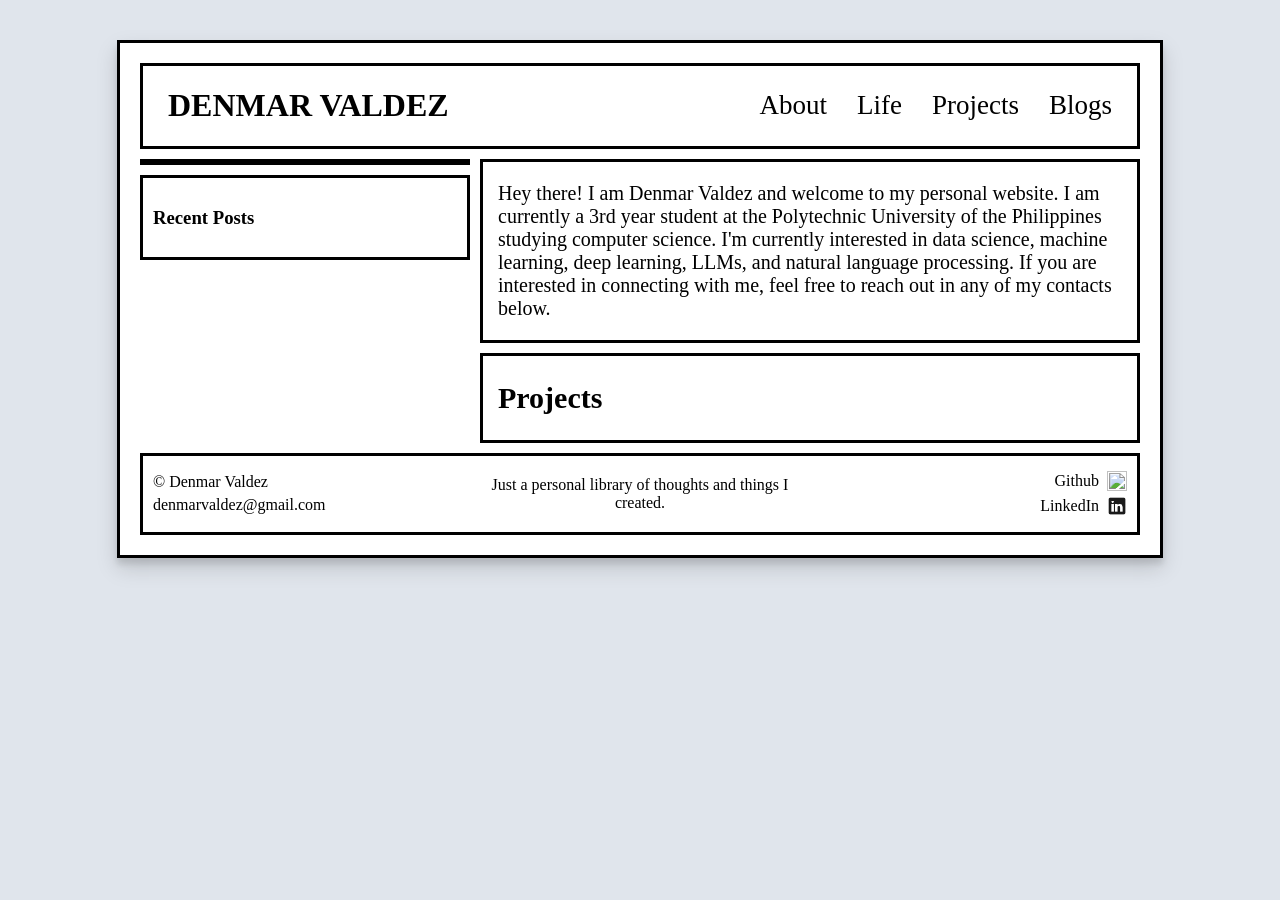
==== index.html @ 26bb4eee "Made floating paper style" ====
<!DOCTYPE html>
<html lang="en">
<head>
    <meta charset="UTF-8">
    <meta name="viewport" content="width=device-width, initial-scale=1.0">
    <title>Denmar Valdez</title>
    <link rel="stylesheet" href="style.css">
</head>
<body>
    <div class="paper-container">
        <header>
            <h1>DENMAR VALDEZ</h1>
            <nav>
                <ul>
                    <li>About</li>
                    <li>Life</li>
                    <li>Projects</li>
                    <li>Blogs</li>
                </ul>
            </nav>
        </header>
        <div class="panel-container">
            <aside>
            <img src="assets/images/profile.jpg" alt="">
            <section>
                <h1>Recent Posts</h1>
            </section>
            </aside>
            <main>
                <section>
                    <p>Hey there! I am Denmar Valdez and welcome to my personal website.

                        I am currently a 3rd year student at the Polytechnic University of the Philippines studying computer science.

                        I'm currently interested in data science, machine learning, deep learning, LLMs, and natural language processing.

                        If you are interested in connecting with me, feel free to reach out in any of my contacts below.
                    </p>
                </section>
                <section>
                    <h1>Projects</h1>
                </section>
            </main>
        </div>
        <footer>
            <ul>
                <li>© Denmar Valdez</li>
                <li>denmarvaldez@gmail.com</li>
            </ul>

            <section class="footer-section">Just a personal library of thoughts and things I created.</section>

            <ul>
                <li>
                    Github
                    <img class = "github" src="assets/images/github_logo.png" alt="">
                </li>
                <li>
                    LinkedIn
                    <img class = "linkedin" src="assets/images/linkedin_logo.png" alt="">
                </li>
            </ul>  
        </footer>
    </div>
</body>
</html>
---- style.css ----
@font-face {
    font-family: "CCDigitalDelivery";
    src: url("https://db.onlinewebfonts.com/t/c8e580324ae50ab2e9aa4d8887d83b2a.eot");
    src: url("https://db.onlinewebfonts.com/t/c8e580324ae50ab2e9aa4d8887d83b2a.eot?#iefix")format("embedded-opentype"),
    url("https://db.onlinewebfonts.com/t/c8e580324ae50ab2e9aa4d8887d83b2a.woff2")format("woff2"),
    url("https://db.onlinewebfonts.com/t/c8e580324ae50ab2e9aa4d8887d83b2a.woff")format("woff"),
    url("https://db.onlinewebfonts.com/t/c8e580324ae50ab2e9aa4d8887d83b2a.ttf")format("truetype"),
    url("https://db.onlinewebfonts.com/t/c8e580324ae50ab2e9aa4d8887d83b2a.svg#CCDigitalDelivery")format("svg");
}

@font-face {
    font-family: "Wild Words";
    src: url("https://db.onlinewebfonts.com/t/4eb2b5183a93d5d96f28e09ae20c57a6.eot");
    src: url("https://db.onlinewebfonts.com/t/4eb2b5183a93d5d96f28e09ae20c57a6.eot?#iefix")format("embedded-opentype"),
    url("https://db.onlinewebfonts.com/t/4eb2b5183a93d5d96f28e09ae20c57a6.woff2")format("woff2"),
    url("https://db.onlinewebfonts.com/t/4eb2b5183a93d5d96f28e09ae20c57a6.woff")format("woff"),
    url("https://db.onlinewebfonts.com/t/4eb2b5183a93d5d96f28e09ae20c57a6.ttf")format("truetype"),
    url("https://db.onlinewebfonts.com/t/4eb2b5183a93d5d96f28e09ae20c57a6.svg#F(MyE)Wild Words")format("svg");
}

body {
    background-color: #e0e5ec; 
    margin: 0;
    padding: 40px 20px;
}

.paper-container {
    background-color: #ffffff;
    max-width: 1000px;
    margin: 0 auto;
    padding: 20px;
    
    box-shadow: 0 10px 20px rgba(0,0,0,0.15), 0 6px 6px rgba(0,0,0,0.10);
    
    border: 3px solid black; 
}

header, section, footer{
    border: 3px solid black;
    padding: 10px;
}

header{
    font-family: "Wild Words";
    display: flex;
    justify-content: space-between;
    align-items: center;
    padding: 0px 25px;
}

header ul{
    display: flex;
    gap: 30px;
    list-style-type: none;
    padding: 0;
    margin: 0;
    font-size: 27px;
}

main{
    display: flex;
    flex-direction: column;
    gap: 10px;
}

main section{
    font-size: 20px;
    padding: 0px 15px;
}

aside img {
    max-width: 100%; 
    height: auto; 
    display: block;
    border: 3px solid black;
}

aside{
    display: flex;
    flex-direction: column;
    gap: 10px;
}

section{
    font-family: "CCDigitalDelivery";
}

footer{
    font-family: "CCDigitalDelivery";
    display: flex;
    justify-content: space-between;
    align-items: center;
}

footer > *{
    flex: 1;
}

footer ul {
    list-style-type: none;
    padding: 0;
    margin: 0;
    display: flex;
    flex-direction: column;
    gap: 5px; 
}

footer ul:first-child {
    align-items: flex-start;
}

footer ul:last-child {
    align-items: flex-end; 
}

footer ul:last-child li {
    display: flex;
    align-items: center;
    gap: 8px; 
}

.footer-section{
    border: 0;
    text-align: center;
}

.panel-container {
  display: grid;
  grid-template-columns: 1fr 2fr; 
  gap: 10px; 
  margin: 10px 0; 
}

.github, .linkedin {
    width: 20px; 
    height: 20px;
    object-fit: contain; 
}
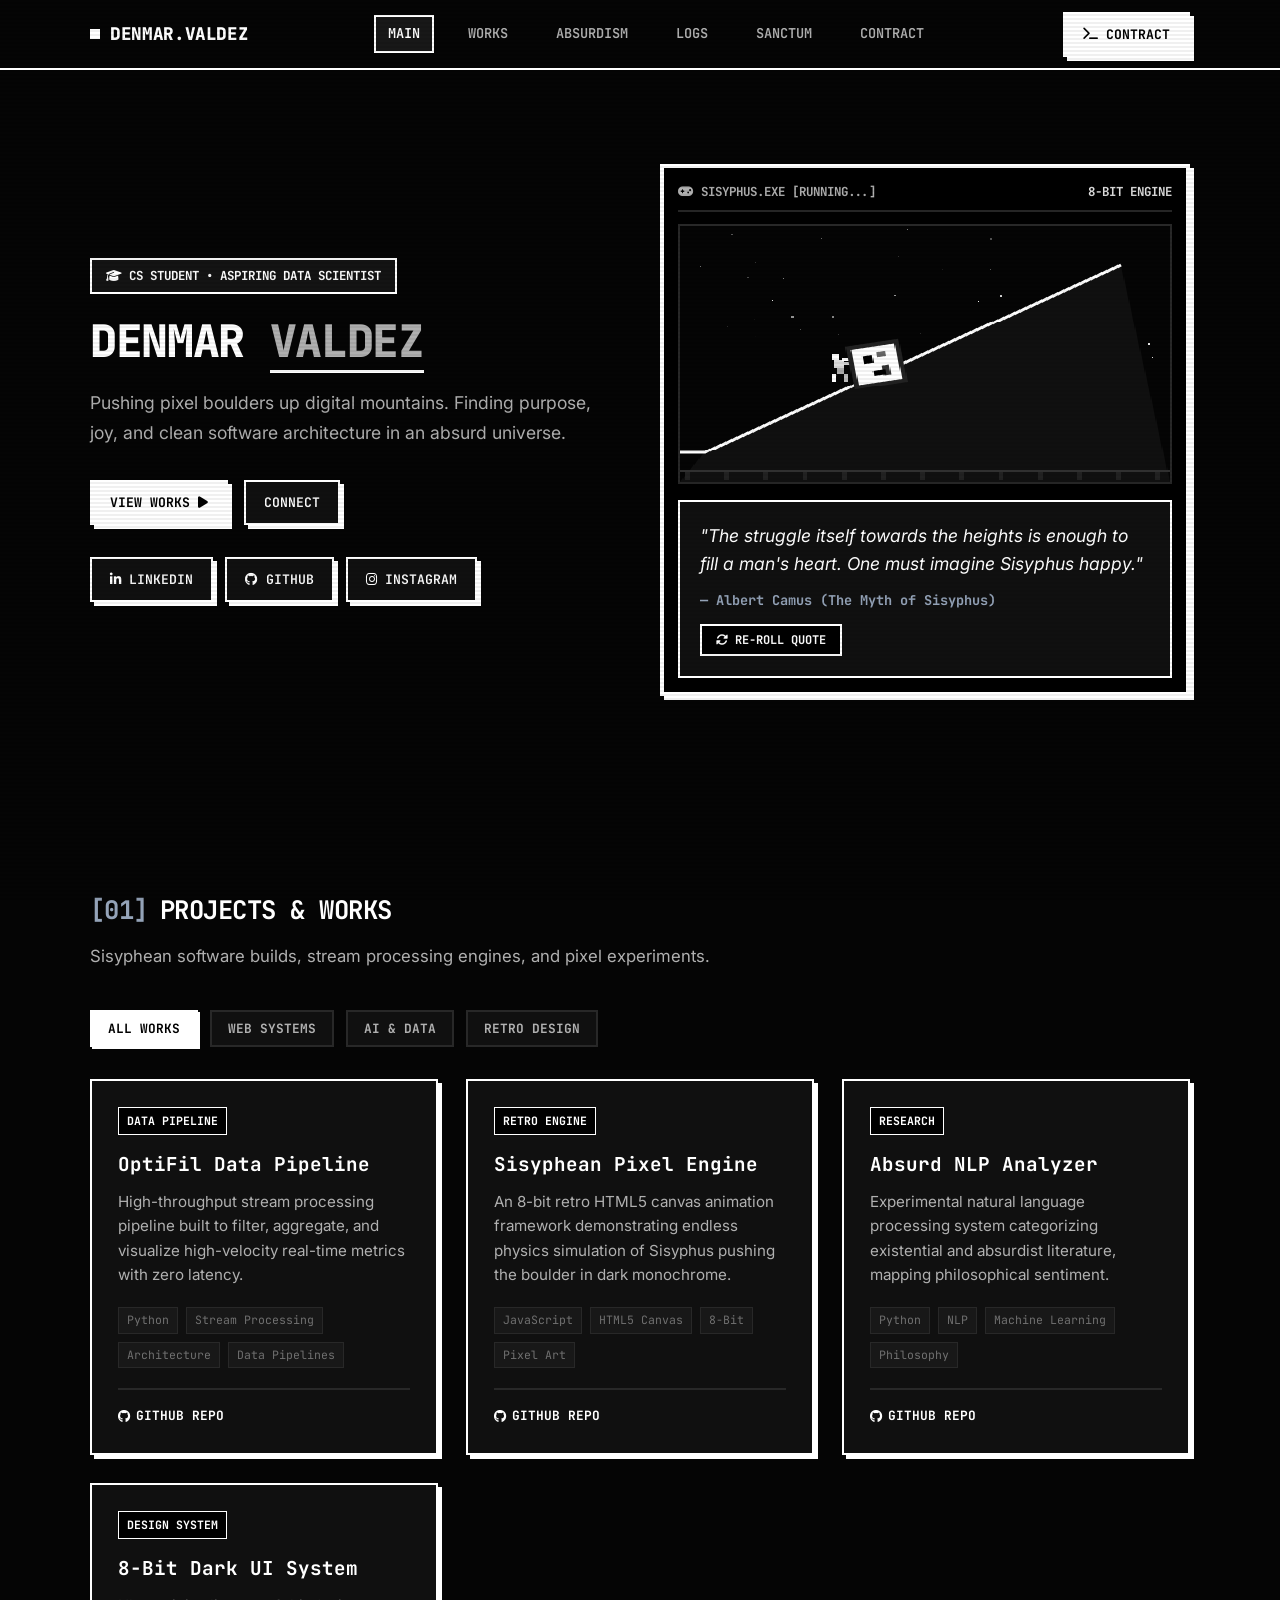
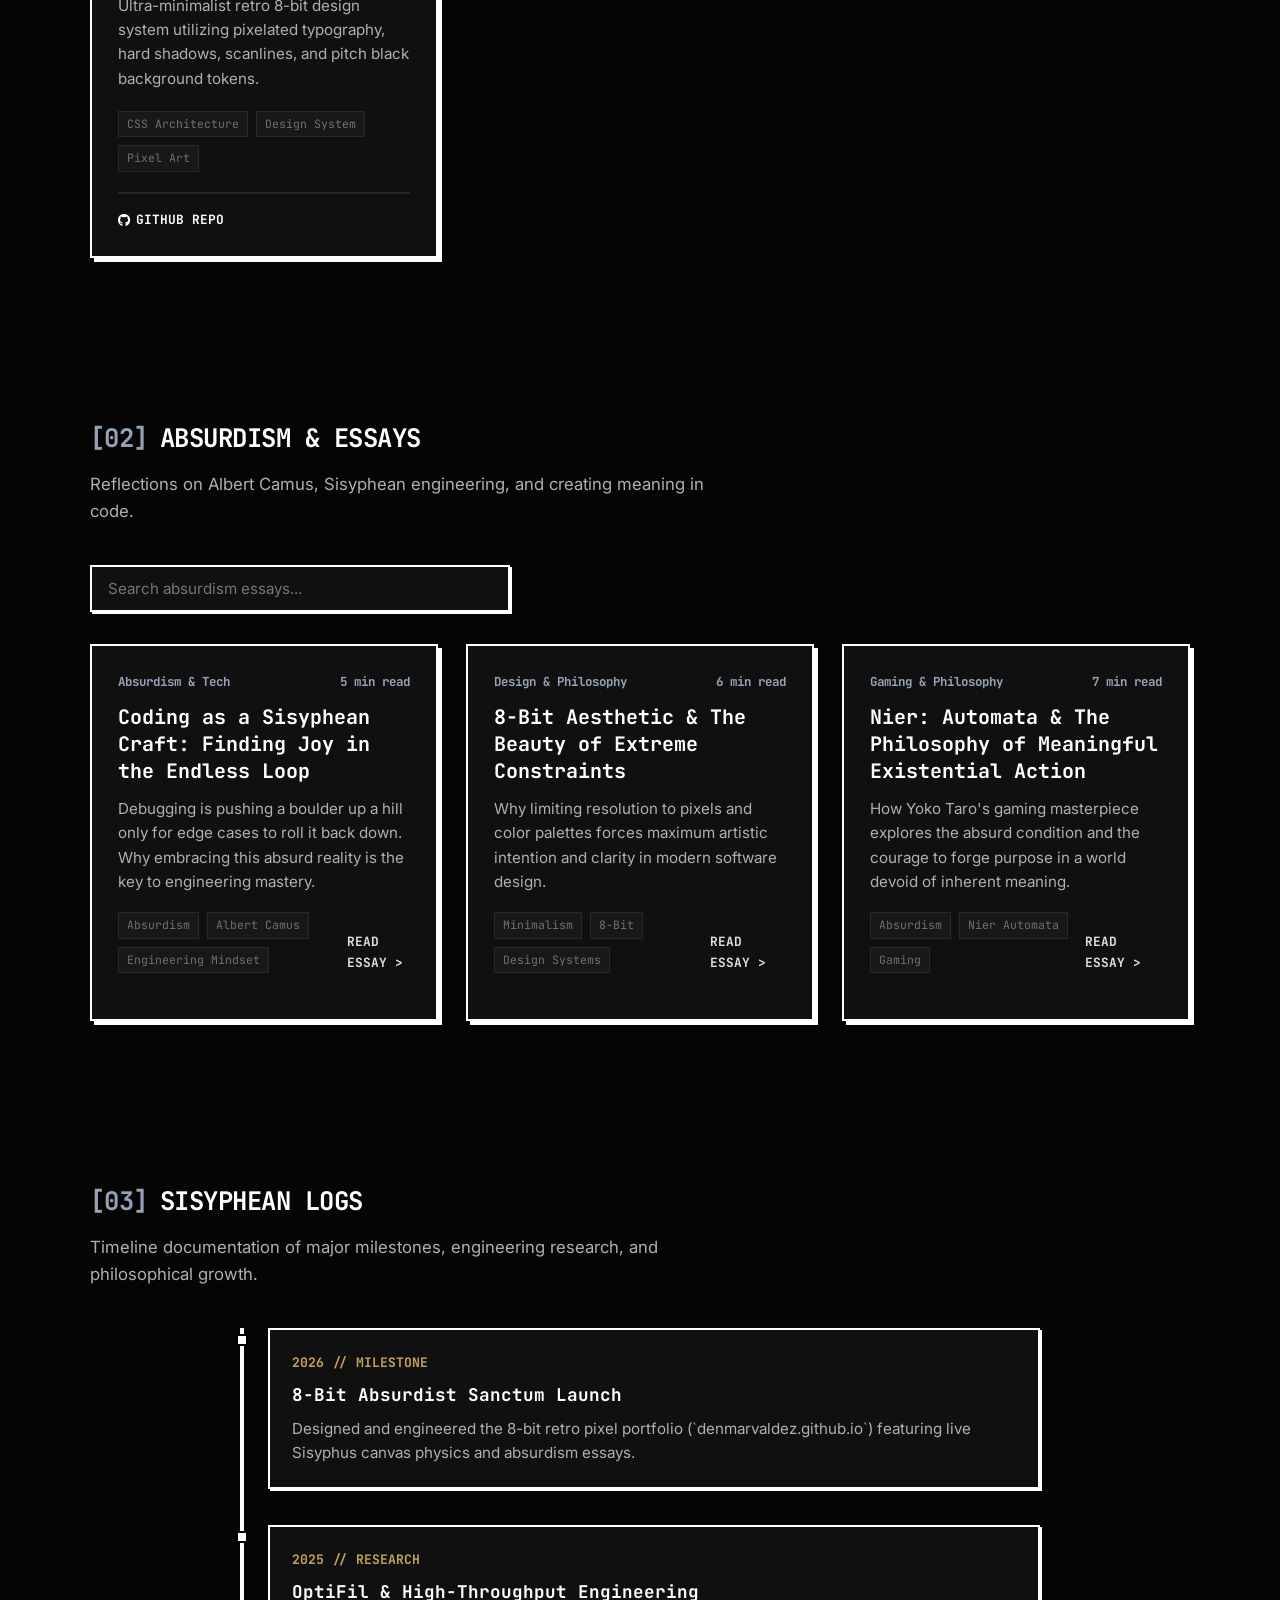
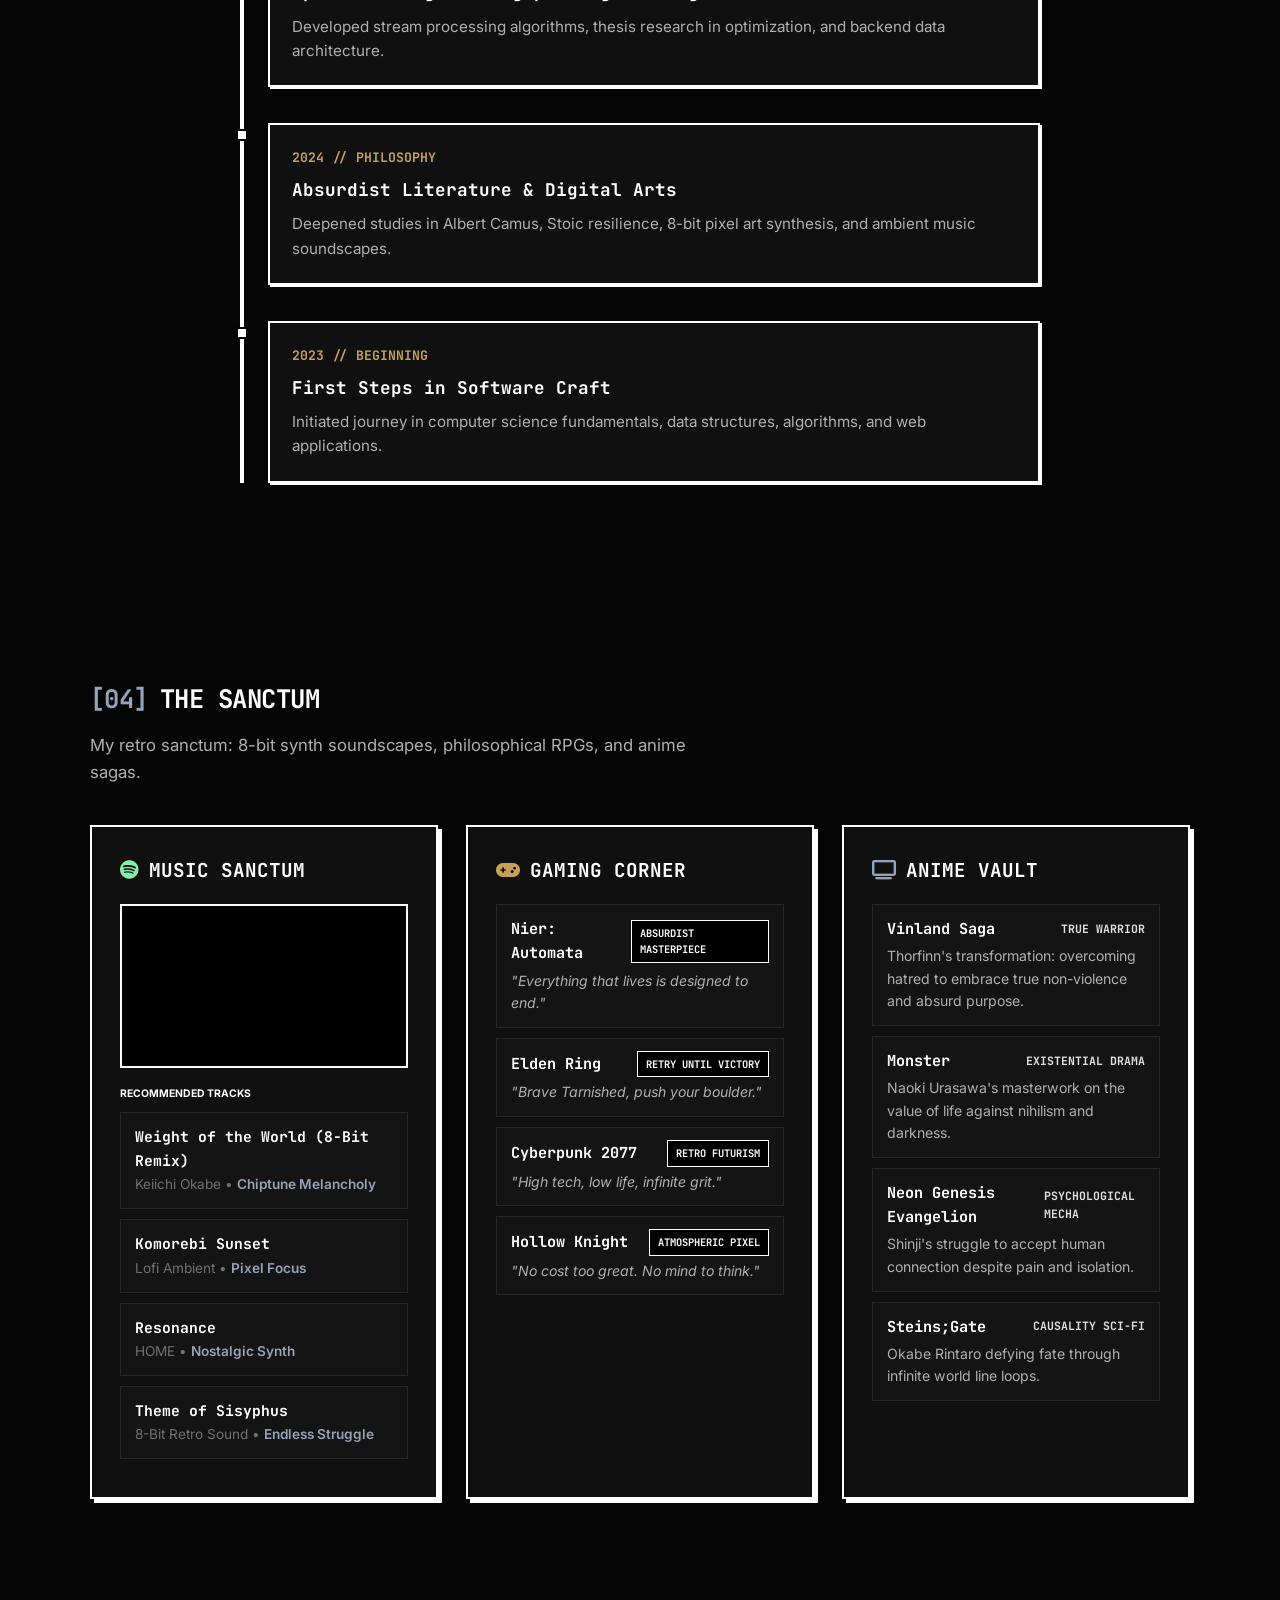
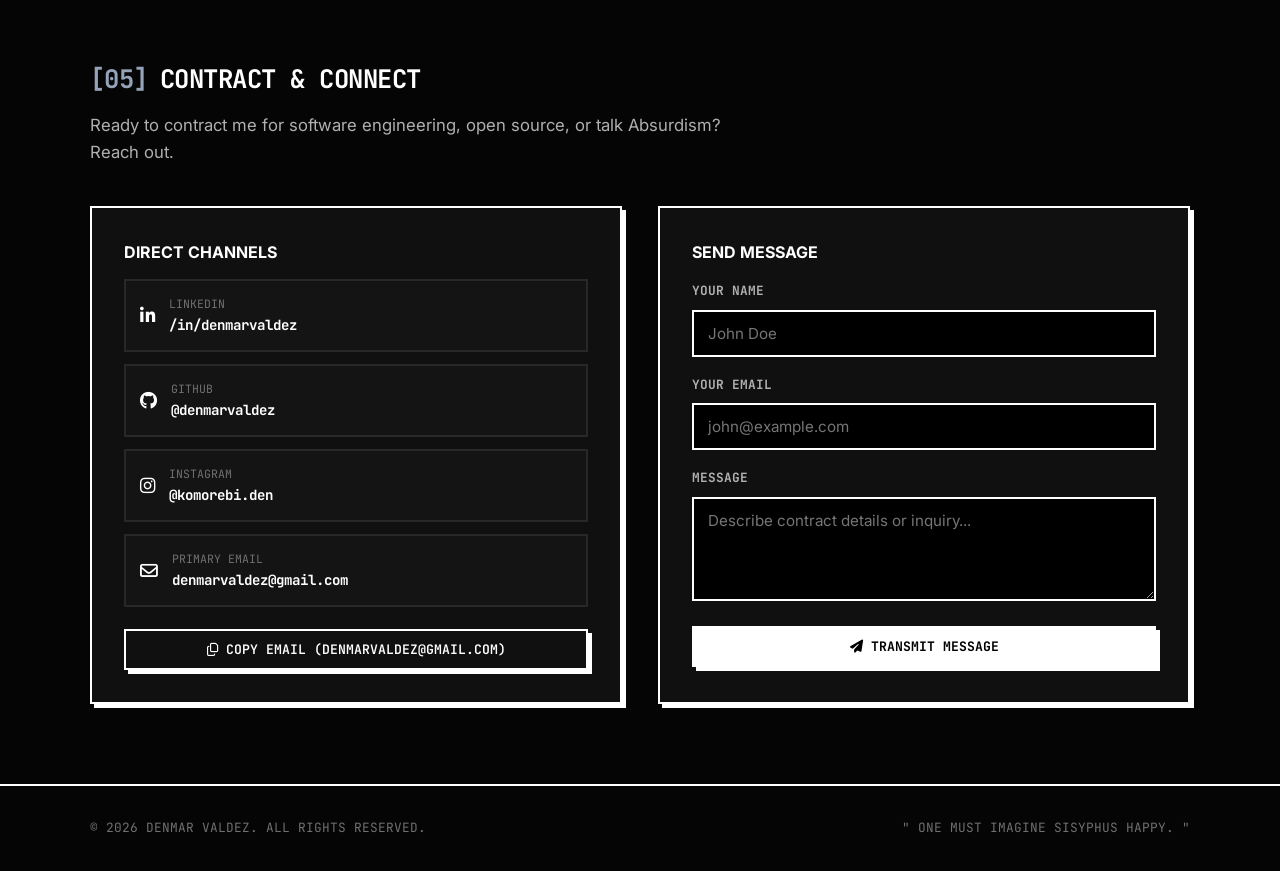
==== commit f910ac66: "Refactor: Reset the design of the website" ====
--- a/index.html
+++ b/index.html
@@ -1,66 +1,293 @@
 <!DOCTYPE html>
 <html lang="en">
 <head>
-    <meta charset="UTF-8">
-    <meta name="viewport" content="width=device-width, initial-scale=1.0">
-    <title>Denmar Valdez</title>
-    <link rel="stylesheet" href="style.css">
+  <meta charset="UTF-8">
+  <meta name="viewport" content="width=device-width, initial-scale=1.0">
+  <title>Denmar Valdez | CS Student • Aspiring Data Scientist</title>
+
+  <!-- SEO Meta Tags -->
+  <meta name="description" content="Personal portfolio of Denmar Valdez, Computer Science Student & Aspiring Data Scientist exploring data pipelines, machine learning, absurdism, music, and anime.">
+  <meta name="author" content="Denmar Valdez">
+
+  <!-- Open Graph -->
+  <meta property="og:title" content="Denmar Valdez | CS Student • Aspiring Data Scientist">
+  <meta property="og:description" content="Computer Science Student & Aspiring Data Scientist. Pushing pixel boulders up digital mountains.">
+  <meta property="og:type" content="website">
+  <meta property="og:url" content="https://denmarvaldez.github.io/">
+
+  <!-- FontAwesome Retro Icons -->
+  <link rel="stylesheet" href="https://cdnjs.cloudflare.com/ajax/libs/font-awesome/6.4.0/css/all.min.css" integrity="sha512-iecdLmaskl7CVkqkXNQ/ZH/XLlvWZOJyj7Yy7tcenmpD1ypASozpmT/E0iPtmFIB46ZmdtAc9eNBvH0H/ZpiBw==" crossorigin="anonymous" referrerpolicy="no-referrer" />
+
+  <!-- Main Stylesheet -->
+  <link rel="stylesheet" href="styles.css">
 </head>
 <body>
-    <div class="paper-container">
-        <header>
-            <h1>DENMAR VALDEZ</h1>
-            <nav>
-                <ul>
-                    <li>About</li>
-                    <li>Life</li>
-                    <li>Projects</li>
-                    <li>Blogs</li>
-                </ul>
-            </nav>
-        </header>
-        <div class="panel-container">
-            <aside>
-            <img src="assets/images/profile.jpg" alt="">
-            <section>
-                <h1>Recent Posts</h1>
-            </section>
-            </aside>
-            <main>
-                <section>
-                    <p>Hey there! I am Denmar Valdez and welcome to my personal website.
-
-                        I am currently a 3rd year student at the Polytechnic University of the Philippines studying computer science.
-
-                        I'm currently interested in data science, machine learning, deep learning, LLMs, and natural language processing.
-
-                        If you are interested in connecting with me, feel free to reach out in any of my contacts below.
-                    </p>
-                </section>
-                <section>
-                    <h1>Projects</h1>
-                </section>
-            </main>
-        </div>
-        <footer>
-            <ul>
-                <li>© Denmar Valdez</li>
-                <li>denmarvaldez@gmail.com</li>
-            </ul>
-
-            <section class="footer-section">Just a personal library of thoughts and things I created.</section>
-
-            <ul>
-                <li>
-                    Github
-                    <img class = "github" src="assets/images/github_logo.png" alt="">
-                </li>
-                <li>
-                    LinkedIn
-                    <img class = "linkedin" src="assets/images/linkedin_logo.png" alt="">
-                </li>
-            </ul>  
-        </footer>
-    </div>
+
+  <!-- Retro CRT Scanline Overlay -->
+  <div class="scanlines"></div>
+
+  <!-- Header Navigation -->
+  <header class="header">
+    <div class="container header-container">
+      <a href="#hero" class="logo" id="nav-logo">
+        <span class="logo-pixel-blink"></span> DENMAR.VALDEZ
+      </a>
+
+      <nav class="nav-menu" id="nav-menu">
+        <a href="#hero" class="nav-link active">MAIN</a>
+        <a href="#projects" class="nav-link">WORKS</a>
+        <a href="#blogs" class="nav-link">ABSURDISM</a>
+        <a href="#timeline" class="nav-link">LOGS</a>
+        <a href="#sanctum" class="nav-link">SANCTUM</a>
+        <a href="#contact" class="nav-link">CONTRACT</a>
+      </nav>
+
+      <div style="display: flex; align-items: center; gap: 12px;">
+        <a href="#contact" class="btn-pixel-primary">
+          <i class="fa-solid fa-terminal"></i> CONTRACT
+        </a>
+        <button class="mobile-toggle" id="mobile-toggle" aria-label="Toggle Menu">
+          <i class="fa-solid fa-bars"></i>
+        </button>
+      </div>
+    </div>
+  </header>
+
+  <!-- Hero Section with 8-Bit Sisyphus Animation -->
+  <section class="hero" id="hero">
+    <div class="container hero-grid">
+      <div class="hero-content">
+        <div class="hero-tag">
+          <i class="fa-solid fa-graduation-cap"></i> CS STUDENT • ASPIRING DATA SCIENTIST
+        </div>
+        <h1 class="hero-title">
+          DENMAR <span class="text-pixel-accent">VALDEZ</span>
+        </h1>
+        <p class="hero-subtitle" id="hero-bio">
+          Pushing pixel boulders up digital mountains. Finding purpose, joy, and clean software architecture in an absurd universe.
+        </p>
+
+        <div class="hero-actions">
+          <a href="#projects" class="btn-pixel-primary">
+            VIEW WORKS <i class="fa-solid fa-play"></i>
+          </a>
+          <a href="#contact" class="btn-pixel-outline">
+            CONNECT
+          </a>
+        </div>
+
+        <!-- Social Icons Row -->
+        <div style="display: flex; gap: 12px;" id="social-links-hero">
+          <!-- Rendered by JS -->
+        </div>
+      </div>
+
+      <!-- Sisyphus 8-Bit Canvas Container -->
+      <div class="sisyphus-canvas-container">
+        <div class="sisyphus-canvas-header">
+          <span><i class="fa-solid fa-gamepad"></i> SISYPHUS.EXE [RUNNING...]</span>
+          <span style="color: var(--accent-crimson);">8-BIT ENGINE</span>
+        </div>
+        
+        <!-- 8-Bit Animated Canvas -->
+        <canvas id="sisyphus-canvas" width="400" height="260"></canvas>
+
+        <!-- Absurdism Quote Box -->
+        <div class="quote-pixel-card" id="quote-card">
+          <div class="quote-pixel-text" id="quote-text">"Loading quote..."</div>
+          <span class="quote-pixel-author" id="quote-author"></span>
+          <button class="quote-refresh-btn-pixel" id="refresh-quote-btn">
+            <i class="fa-solid fa-rotate"></i> RE-ROLL QUOTE
+          </button>
+        </div>
+      </div>
+    </div>
+  </section>
+
+  <!-- Projects Section -->
+  <section class="section-padding" id="projects">
+    <div class="container">
+      <h2 class="section-title">
+        <span class="accent-symbol">[01]</span> PROJECTS & WORKS
+      </h2>
+      <p class="section-subtitle">
+        Sisyphean software builds, stream processing engines, and pixel experiments.
+      </p>
+
+      <!-- Category Filter Tabs -->
+      <div class="filter-tabs" id="project-filters">
+        <button class="filter-btn active" data-filter="all">ALL WORKS</button>
+        <button class="filter-btn" data-filter="web">WEB SYSTEMS</button>
+        <button class="filter-btn" data-filter="ai">AI & DATA</button>
+        <button class="filter-btn" data-filter="design">RETRO DESIGN</button>
+      </div>
+
+      <!-- Projects Grid -->
+      <div class="projects-grid" id="projects-grid">
+        <!-- Rendered by JS -->
+      </div>
+    </div>
+  </section>
+
+  <!-- Blogs & Absurdism Essays Section -->
+  <section class="section-padding" id="blogs">
+    <div class="container">
+      <h2 class="section-title">
+        <span class="accent-symbol">[02]</span> ABSURDISM & ESSAYS
+      </h2>
+      <p class="section-subtitle">
+        Reflections on Albert Camus, Sisyphean engineering, and creating meaning in code.
+      </p>
+
+      <div class="search-bar">
+        <input type="text" class="search-input" id="blog-search" placeholder="Search absurdism essays...">
+      </div>
+
+      <div class="blog-grid" id="blog-grid">
+        <!-- Rendered by JS -->
+      </div>
+    </div>
+  </section>
+
+  <!-- Life Documentation & Timeline Section -->
+  <section class="section-padding" id="timeline">
+    <div class="container">
+      <h2 class="section-title">
+        <span class="accent-symbol">[03]</span> SISYPHEAN LOGS
+      </h2>
+      <p class="section-subtitle">
+        Timeline documentation of major milestones, engineering research, and philosophical growth.
+      </p>
+
+      <div class="timeline-retro" id="timeline-container">
+        <!-- Rendered by JS -->
+      </div>
+    </div>
+  </section>
+
+  <!-- Sanctum (Music, Gaming, Anime) Section -->
+  <section class="section-padding" id="sanctum">
+    <div class="container">
+      <h2 class="section-title">
+        <span class="accent-symbol">[04]</span> THE SANCTUM
+      </h2>
+      <p class="section-subtitle">
+        My retro sanctum: 8-bit synth soundscapes, philosophical RPGs, and anime sagas.
+      </p>
+
+      <div class="sanctum-grid">
+        <!-- Music Sanctum Card -->
+        <div class="sanctum-pixel-card">
+          <h3 class="sanctum-header-pixel">
+            <i class="fa-brands fa-spotify" style="color: var(--accent-green);"></i> MUSIC SANCTUM
+          </h3>
+
+          <div class="spotify-pixel-box" id="spotify-embed-box">
+            <!-- Rendered by JS -->
+          </div>
+
+          <h4 style="font-family: var(--font-pixel-heading); font-size: 0.65rem; margin: 14px 0 10px 0;">RECOMMENDED TRACKS</h4>
+          <div id="track-list">
+            <!-- Rendered by JS -->
+          </div>
+        </div>
+
+        <!-- Gaming Corner Card -->
+        <div class="sanctum-pixel-card">
+          <h3 class="sanctum-header-pixel">
+            <i class="fa-solid fa-gamepad" style="color: var(--accent-amber);"></i> GAMING CORNER
+          </h3>
+          <div id="gaming-list">
+            <!-- Rendered by JS -->
+          </div>
+        </div>
+
+        <!-- Anime Vault Card -->
+        <div class="sanctum-pixel-card">
+          <h3 class="sanctum-header-pixel">
+            <i class="fa-solid fa-tv" style="color: var(--accent-cyan);"></i> ANIME VAULT
+          </h3>
+          <div id="anime-list">
+            <!-- Rendered by JS -->
+          </div>
+        </div>
+      </div>
+    </div>
+  </section>
+
+  <!-- Contact & Contract Hub Section -->
+  <section class="section-padding" id="contact">
+    <div class="container">
+      <h2 class="section-title">
+        <span class="accent-symbol">[05]</span> CONTRACT & CONNECT
+      </h2>
+      <p class="section-subtitle">
+        Ready to contract me for software engineering, open source, or talk Absurdism? Reach out.
+      </p>
+
+      <div class="contact-grid">
+        <div class="contact-pixel-card">
+          <h3 style="font-family: var(--font-pixel-heading); font-size: 1rem; margin-bottom: 14px;">DIRECT CHANNELS</h3>
+          <div id="contact-handles-list">
+            <!-- Rendered by JS -->
+          </div>
+
+          <button class="btn-pixel-outline" id="copy-email-btn" style="width: 100%; justify-content: center; margin-top: 10px;">
+            <i class="fa-regular fa-copy"></i> COPY EMAIL (denmarvaldez@gmail.com)
+          </button>
+        </div>
+
+        <div class="contact-pixel-card">
+          <h3 style="font-family: var(--font-pixel-heading); font-size: 1rem; margin-bottom: 16px;">SEND MESSAGE</h3>
+          <form id="contact-form">
+            <div class="form-group">
+              <label class="form-label-pixel" for="form-name">YOUR NAME</label>
+              <input type="text" id="form-name" class="form-input-pixel" placeholder="John Doe" required>
+            </div>
+            <div class="form-group">
+              <label class="form-label-pixel" for="form-email">YOUR EMAIL</label>
+              <input type="email" id="form-email" class="form-input-pixel" placeholder="john@example.com" required>
+            </div>
+            <div class="form-group">
+              <label class="form-label-pixel" for="form-message">MESSAGE</label>
+              <textarea id="form-message" class="form-textarea-pixel" rows="4" placeholder="Describe contract details or inquiry..." required></textarea>
+            </div>
+            <button type="submit" class="btn-pixel-primary" style="width: 100%; justify-content: center;">
+              <i class="fa-solid fa-paper-plane"></i> TRANSMIT MESSAGE
+            </button>
+          </form>
+        </div>
+      </div>
+    </div>
+  </section>
+
+  <!-- Footer -->
+  <footer class="footer-retro">
+    <div class="container" style="display: flex; justify-content: space-between; flex-wrap: wrap; gap: 16px;">
+      <div>
+        <p>&copy; <span id="footer-year">2026</span> DENMAR VALDEZ. ALL RIGHTS RESERVED.</p>
+      </div>
+      <div>
+        " ONE MUST IMAGINE SISYPHUS HAPPY. "
+      </div>
+    </div>
+  </footer>
+
+  <!-- Article Reader Modal -->
+  <div class="modal-overlay" id="article-modal">
+    <div class="modal-pixel-container">
+      <button class="modal-close-pixel" id="close-modal-btn">CLOSE [X]</button>
+      <div id="modal-content"></div>
+    </div>
+  </div>
+
+  <!-- Notification Toast -->
+  <div class="toast-pixel" id="toast">
+    <span id="toast-message">EMAIL COPIED!</span>
+  </div>
+
+  <!-- Scripts -->
+  <script src="data.js"></script>
+  <script src="app.js"></script>
 </body>
-</html>+</html>
--- a/styles.css
+++ b/styles.css
@@ -0,0 +1,870 @@
+/* ==========================================================================
+   Denmar Valdez - 8-Bit Minimalist Portfolio & Sanctum
+   Theme: Pitch Black Monochrome • 8-Bit Retro • High Readability • Absurdism & Sisyphus
+   ========================================================================== */
+
+/* --------------------------------------------------------------------------
+   1. Clean Typography & Eye-Friendly Dark Monochrome Variables
+   -------------------------------------------------------------------------- */
+@import url('https://fonts.googleapis.com/css2?family=Inter:wght@300;400;500;600;700;800&family=JetBrains+Mono:wght@400;500;600;700;800&family=Press+Start+2P&display=swap');
+
+:root {
+  /* Pitch Black & Dark Minimalist Palette */
+  --bg-primary: #050505;
+  --bg-secondary: #0a0a0a;
+  --bg-card: #101010;
+  --bg-card-hover: #161616;
+  
+  /* Retro Pixel Borders & High Contrast Text */
+  --border-pixel: #ffffff;
+  --border-pixel-muted: #282828;
+  --text-primary: #ffffff;
+  --text-secondary: #b0b0b0;
+  --text-muted: #707070;
+
+  /* Subtle Minimalist Accents (Eye-friendly, soft muted monochrome) */
+  --accent-crimson: #e0e0e0;  /* Muted off-white accent */
+  --accent-amber: #c5a059;    /* Soft muted warm gold */
+  --accent-cyan: #94a3b8;     /* Soft slate grey-blue */
+  --accent-green: #86efac;    /* Soft muted sage green */
+
+  /* High Readability Typography System */
+  --font-heading: 'JetBrains Mono', monospace;
+  --font-body: 'Inter', system-ui, -apple-system, sans-serif;
+  --font-mono: 'JetBrains Mono', monospace;
+  --font-retro-accent: 'Press Start 2P', monospace;
+
+  /* Retro Layout Shadows */
+  --max-width: 1100px;
+  --header-height: 70px;
+  --pixel-shadow: 4px 4px 0px #ffffff;
+  --pixel-shadow-crimson: 4px 4px 0px #888888;
+  --pixel-shadow-sm: 2px 2px 0px #ffffff;
+}
+
+/* --------------------------------------------------------------------------
+   2. Reset & CRT Scanlines Setup
+   -------------------------------------------------------------------------- */
+*, *::before, *::after {
+  box-sizing: border-box;
+  margin: 0;
+  padding: 0;
+}
+
+html {
+  scroll-behavior: smooth;
+  font-size: 16px;
+}
+
+body {
+  background-color: var(--bg-primary);
+  color: var(--text-primary);
+  font-family: var(--font-body);
+  line-height: 1.6;
+  overflow-x: hidden;
+  position: relative;
+  -webkit-font-smoothing: antialiased;
+}
+
+/* Retro CRT Scanline Overlay (Soft opacity) */
+.scanlines {
+  position: fixed;
+  top: 0;
+  left: 0;
+  width: 100vw;
+  height: 100vh;
+  z-index: 9999;
+  pointer-events: none;
+  background: linear-gradient(
+    rgba(18, 16, 16, 0) 50%, 
+    rgba(0, 0, 0, 0.2) 50%
+  );
+  background-size: 100% 4px;
+  opacity: 0.3;
+}
+
+/* Custom Scrollbar */
+::-webkit-scrollbar {
+  width: 10px;
+}
+::-webkit-scrollbar-track {
+  background: var(--bg-primary);
+  border-left: 2px solid var(--border-pixel-muted);
+}
+::-webkit-scrollbar-thumb {
+  background: #ffffff;
+  border: 2px solid #000000;
+}
+::-webkit-scrollbar-thumb:hover {
+  background: #a0a0a0;
+}
+
+a {
+  color: inherit;
+  text-decoration: none;
+}
+
+button {
+  cursor: pointer;
+  border: none;
+  outline: none;
+  font-family: inherit;
+}
+
+.container {
+  width: 90%;
+  max-width: var(--max-width);
+  margin: 0 auto;
+}
+
+.section-padding {
+  padding: 80px 0;
+}
+
+/* Section Headers */
+.section-title {
+  font-family: var(--font-heading);
+  font-size: 1.6rem;
+  font-weight: 700;
+  letter-spacing: -0.02em;
+  margin-bottom: 12px;
+  display: flex;
+  align-items: center;
+  gap: 12px;
+  color: var(--text-primary);
+  text-transform: uppercase;
+}
+
+.section-title span.accent-symbol {
+  color: var(--accent-cyan);
+  font-family: var(--font-mono);
+}
+
+.section-subtitle {
+  font-family: var(--font-body);
+  font-size: 1.05rem;
+  color: var(--text-secondary);
+  margin-bottom: 40px;
+  max-width: 650px;
+}
+
+/* --------------------------------------------------------------------------
+   3. Header Navigation Bar
+   -------------------------------------------------------------------------- */
+.header {
+  position: fixed;
+  top: 0;
+  left: 0;
+  width: 100%;
+  height: var(--header-height);
+  z-index: 1000;
+  background: var(--bg-primary);
+  border-bottom: 2px solid var(--border-pixel);
+}
+
+.header-container {
+  display: flex;
+  align-items: center;
+  justify-content: space-between;
+  height: 100%;
+}
+
+.logo {
+  font-family: var(--font-heading);
+  font-size: 1.1rem;
+  font-weight: 800;
+  letter-spacing: -0.02em;
+  color: var(--text-primary);
+  display: flex;
+  align-items: center;
+  gap: 10px;
+}
+
+.logo-pixel-blink {
+  width: 10px;
+  height: 10px;
+  background: #ffffff;
+  display: inline-block;
+  animation: pixelBlink 1s steps(1) infinite;
+}
+
+@keyframes pixelBlink {
+  50% { opacity: 0; }
+}
+
+.nav-menu {
+  display: flex;
+  align-items: center;
+  gap: 20px;
+}
+
+.nav-link {
+  font-family: var(--font-mono);
+  font-size: 0.85rem;
+  font-weight: 600;
+  color: var(--text-secondary);
+  text-transform: uppercase;
+  padding: 6px 12px;
+  border: 2px solid transparent;
+  transition: all 0.15s ease;
+}
+
+.nav-link:hover, .nav-link.active {
+  color: var(--text-primary);
+  background: #181818;
+  border-color: var(--border-pixel);
+}
+
+.btn-pixel-primary {
+  font-family: var(--font-heading);
+  font-size: 0.82rem;
+  font-weight: 700;
+  background: var(--text-primary);
+  color: #000000;
+  padding: 10px 18px;
+  border: 2px solid #ffffff;
+  box-shadow: var(--pixel-shadow);
+  text-transform: uppercase;
+  display: inline-flex;
+  align-items: center;
+  gap: 8px;
+  transition: all 0.1s step-end;
+}
+
+.btn-pixel-primary:hover {
+  background: #e0e0e0;
+  color: #000000;
+  transform: translate(-2px, -2px);
+  box-shadow: 6px 6px 0px #ffffff;
+}
+
+.btn-pixel-primary:active {
+  transform: translate(2px, 2px);
+  box-shadow: 0px 0px 0px #000;
+}
+
+.btn-pixel-outline {
+  font-family: var(--font-heading);
+  font-size: 0.82rem;
+  font-weight: 600;
+  background: var(--bg-card);
+  color: var(--text-primary);
+  padding: 10px 18px;
+  border: 2px solid var(--border-pixel);
+  box-shadow: var(--pixel-shadow);
+  text-transform: uppercase;
+  display: inline-flex;
+  align-items: center;
+  gap: 8px;
+  transition: all 0.1s step-end;
+}
+
+.btn-pixel-outline:hover {
+  background: #222222;
+  transform: translate(-2px, -2px);
+  box-shadow: 6px 6px 0px #aaaaaa;
+}
+
+.mobile-toggle {
+  display: none;
+  color: var(--text-primary);
+  font-size: 1.4rem;
+}
+
+/* --------------------------------------------------------------------------
+   4. Hero Section with Sisyphus Canvas
+   -------------------------------------------------------------------------- */
+.hero {
+  min-height: 90vh;
+  padding-top: calc(var(--header-height) + 40px);
+  padding-bottom: 60px;
+  display: flex;
+  align-items: center;
+}
+
+.hero-grid {
+  display: grid;
+  grid-template-columns: 1fr 1fr;
+  gap: 40px;
+  align-items: center;
+}
+
+.hero-tag {
+  display: inline-block;
+  font-family: var(--font-mono);
+  font-size: 0.78rem;
+  font-weight: 700;
+  background: #141414;
+  border: 2px solid var(--border-pixel);
+  color: var(--text-primary);
+  padding: 6px 14px;
+  margin-bottom: 20px;
+  text-transform: uppercase;
+}
+
+.hero-title {
+  font-family: var(--font-heading);
+  font-size: 2.8rem;
+  font-weight: 800;
+  line-height: 1.2;
+  margin-bottom: 20px;
+  color: var(--text-primary);
+  letter-spacing: -0.03em;
+}
+
+.hero-title span.text-pixel-accent {
+  color: var(--text-secondary);
+  border-bottom: 3px solid #ffffff;
+}
+
+.hero-subtitle {
+  font-family: var(--font-body);
+  font-size: 1.1rem;
+  color: var(--text-secondary);
+  margin-bottom: 32px;
+  line-height: 1.7;
+}
+
+.hero-actions {
+  display: flex;
+  align-items: center;
+  gap: 16px;
+  margin-bottom: 32px;
+  flex-wrap: wrap;
+}
+
+/* Sisyphus Canvas Container */
+.sisyphus-canvas-container {
+  background: #000000;
+  border: 4px solid var(--border-pixel);
+  box-shadow: var(--pixel-shadow);
+  padding: 14px;
+  position: relative;
+  display: flex;
+  flex-direction: column;
+  align-items: center;
+}
+
+.sisyphus-canvas-header {
+  width: 100%;
+  display: flex;
+  align-items: center;
+  justify-content: space-between;
+  padding-bottom: 8px;
+  border-bottom: 2px solid var(--border-pixel-muted);
+  margin-bottom: 12px;
+  font-family: var(--font-mono);
+  font-size: 0.78rem;
+  font-weight: 700;
+  color: var(--text-secondary);
+}
+
+#sisyphus-canvas {
+  width: 100%;
+  height: 260px;
+  background: #050505;
+  border: 2px solid var(--border-pixel-muted);
+  display: block;
+  image-rendering: pixelated;
+  image-rendering: crisp-edges;
+}
+
+/* Quote Box */
+.quote-pixel-card {
+  margin-top: 16px;
+  width: 100%;
+  background: #101010;
+  border: 2px solid var(--border-pixel);
+  padding: 20px;
+}
+
+.quote-pixel-text {
+  font-family: var(--font-body);
+  font-size: 1.1rem;
+  font-style: italic;
+  color: #ffffff;
+  margin-bottom: 12px;
+  line-height: 1.6;
+}
+
+.quote-pixel-author {
+  font-family: var(--font-mono);
+  font-size: 0.85rem;
+  font-weight: 700;
+  color: var(--accent-cyan);
+  display: block;
+  margin-bottom: 12px;
+}
+
+.quote-refresh-btn-pixel {
+  font-family: var(--font-mono);
+  font-size: 0.75rem;
+  font-weight: 700;
+  background: #000000;
+  color: var(--text-primary);
+  border: 2px solid var(--border-pixel);
+  padding: 6px 14px;
+  text-transform: uppercase;
+  transition: all 0.1s step-end;
+}
+
+.quote-refresh-btn-pixel:hover {
+  background: #ffffff;
+  color: #000000;
+}
+
+/* --------------------------------------------------------------------------
+   5. Projects Section
+   -------------------------------------------------------------------------- */
+.filter-tabs {
+  display: flex;
+  align-items: center;
+  gap: 12px;
+  margin-bottom: 32px;
+  flex-wrap: wrap;
+}
+
+.filter-btn {
+  font-family: var(--font-mono);
+  font-size: 0.8rem;
+  font-weight: 700;
+  padding: 8px 16px;
+  background: var(--bg-card);
+  border: 2px solid var(--border-pixel-muted);
+  color: var(--text-secondary);
+  text-transform: uppercase;
+  transition: all 0.1s step-end;
+}
+
+.filter-btn.active, .filter-btn:hover {
+  background: var(--text-primary);
+  color: #000000;
+  border-color: #ffffff;
+  box-shadow: var(--pixel-shadow-sm);
+}
+
+.projects-grid {
+  display: grid;
+  grid-template-columns: repeat(auto-fill, minmax(320px, 1fr));
+  gap: 28px;
+}
+
+.pixel-card {
+  background: var(--bg-card);
+  border: 2px solid var(--border-pixel);
+  box-shadow: var(--pixel-shadow);
+  padding: 26px;
+  display: flex;
+  flex-direction: column;
+  justify-content: space-between;
+  transition: transform 0.1s step-end, box-shadow 0.1s step-end;
+}
+
+.pixel-card:hover {
+  transform: translate(-3px, -3px);
+  box-shadow: 7px 7px 0px #ffffff;
+}
+
+.pixel-badge {
+  font-family: var(--font-mono);
+  font-size: 0.72rem;
+  font-weight: 700;
+  padding: 4px 8px;
+  background: #000000;
+  border: 1px solid var(--border-pixel);
+  color: var(--text-primary);
+  display: inline-block;
+  margin-bottom: 14px;
+}
+
+.project-title {
+  font-family: var(--font-heading);
+  font-size: 1.2rem;
+  font-weight: 700;
+  color: var(--text-primary);
+  margin-bottom: 10px;
+}
+
+.project-desc {
+  font-family: var(--font-body);
+  font-size: 0.95rem;
+  color: var(--text-secondary);
+  margin-bottom: 20px;
+  line-height: 1.6;
+}
+
+.project-tags {
+  display: flex;
+  flex-wrap: wrap;
+  gap: 8px;
+  margin-bottom: 20px;
+}
+
+.pixel-tag {
+  font-family: var(--font-mono);
+  font-size: 0.72rem;
+  background: #181818;
+  border: 1px solid var(--border-pixel-muted);
+  color: var(--text-muted);
+  padding: 3px 8px;
+}
+
+.pixel-card-footer {
+  border-top: 2px solid var(--border-pixel-muted);
+  padding-top: 16px;
+  display: flex;
+  align-items: center;
+  justify-content: space-between;
+}
+
+.pixel-link {
+  font-family: var(--font-mono);
+  font-size: 0.8rem;
+  font-weight: 700;
+  color: var(--text-primary);
+  display: inline-flex;
+  align-items: center;
+  gap: 6px;
+  text-transform: uppercase;
+}
+
+.pixel-link:hover {
+  color: var(--text-secondary);
+  text-decoration: underline;
+}
+
+/* --------------------------------------------------------------------------
+   6. Blogs & Philosophy Section
+   -------------------------------------------------------------------------- */
+.search-bar {
+  position: relative;
+  max-width: 420px;
+  margin-bottom: 32px;
+}
+
+.search-input {
+  width: 100%;
+  padding: 12px 16px;
+  background: var(--bg-card);
+  border: 2px solid var(--border-pixel);
+  color: var(--text-primary);
+  font-family: var(--font-body);
+  font-size: 0.95rem;
+  box-shadow: var(--pixel-shadow-sm);
+}
+
+.search-input:focus {
+  outline: none;
+  border-color: #ffffff;
+}
+
+.blog-grid {
+  display: grid;
+  grid-template-columns: repeat(auto-fill, minmax(320px, 1fr));
+  gap: 28px;
+}
+
+.blog-pixel-card {
+  background: var(--bg-card);
+  border: 2px solid var(--border-pixel);
+  box-shadow: var(--pixel-shadow);
+  padding: 26px;
+  cursor: pointer;
+  transition: transform 0.1s step-end, box-shadow 0.1s step-end;
+}
+
+.blog-pixel-card:hover {
+  transform: translate(-3px, -3px);
+  box-shadow: 7px 7px 0px #ffffff;
+  border-color: #ffffff;
+}
+
+.blog-meta-pixel {
+  font-family: var(--font-mono);
+  font-size: 0.78rem;
+  font-weight: 700;
+  color: var(--accent-cyan);
+  margin-bottom: 12px;
+  display: flex;
+  justify-content: space-between;
+}
+
+.blog-title-pixel {
+  font-family: var(--font-heading);
+  font-size: 1.25rem;
+  font-weight: 700;
+  line-height: 1.35;
+  color: var(--text-primary);
+  margin-bottom: 12px;
+}
+
+.blog-snippet-pixel {
+  font-family: var(--font-body);
+  font-size: 0.95rem;
+  color: var(--text-secondary);
+  margin-bottom: 18px;
+  line-height: 1.6;
+}
+
+/* --------------------------------------------------------------------------
+   7. Timeline Section
+   -------------------------------------------------------------------------- */
+.timeline-retro {
+  border-left: 4px solid var(--border-pixel);
+  padding-left: 24px;
+  max-width: 800px;
+  margin: 0 auto;
+}
+
+.timeline-retro-item {
+  position: relative;
+  margin-bottom: 36px;
+}
+
+.timeline-retro-dot {
+  position: absolute;
+  left: -32px;
+  top: 6px;
+  width: 12px;
+  height: 12px;
+  background: #ffffff;
+  border: 2px solid #000000;
+}
+
+.timeline-retro-card {
+  background: var(--bg-card);
+  border: 2px solid var(--border-pixel);
+  padding: 22px;
+  box-shadow: var(--pixel-shadow-sm);
+}
+
+.timeline-retro-year {
+  font-family: var(--font-mono);
+  font-size: 0.82rem;
+  font-weight: 700;
+  color: var(--accent-amber);
+  margin-bottom: 8px;
+  display: block;
+}
+
+/* --------------------------------------------------------------------------
+   8. Sanctum (Music, Gaming, Anime)
+   -------------------------------------------------------------------------- */
+.sanctum-grid {
+  display: grid;
+  grid-template-columns: repeat(auto-fit, minmax(320px, 1fr));
+  gap: 28px;
+}
+
+.sanctum-pixel-card {
+  background: var(--bg-card);
+  border: 2px solid var(--border-pixel);
+  box-shadow: var(--pixel-shadow);
+  padding: 28px;
+}
+
+.sanctum-header-pixel {
+  font-family: var(--font-heading);
+  font-size: 1.2rem;
+  font-weight: 700;
+  color: var(--text-primary);
+  margin-bottom: 18px;
+  display: flex;
+  align-items: center;
+  gap: 10px;
+}
+
+.spotify-pixel-box {
+  border: 2px solid var(--border-pixel);
+  background: #000000;
+  margin-bottom: 18px;
+  overflow: hidden;
+}
+
+.spotify-pixel-box iframe {
+  width: 100%;
+  height: 152px;
+  border: 0;
+}
+
+.retro-list-item {
+  background: #141414;
+  border: 1px solid var(--border-pixel-muted);
+  padding: 12px 14px;
+  margin-bottom: 10px;
+}
+
+/* --------------------------------------------------------------------------
+   9. Contact Hub & Social
+   -------------------------------------------------------------------------- */
+.contact-grid {
+  display: grid;
+  grid-template-columns: 1fr 1fr;
+  gap: 36px;
+}
+
+.contact-pixel-card {
+  background: var(--bg-card);
+  border: 2px solid var(--border-pixel);
+  box-shadow: var(--pixel-shadow);
+  padding: 32px;
+}
+
+.contact-item-pixel {
+  display: flex;
+  align-items: center;
+  gap: 14px;
+  padding: 14px;
+  background: #141414;
+  border: 2px solid var(--border-pixel-muted);
+  margin-bottom: 12px;
+  transition: border-color 0.15s ease;
+}
+
+.contact-item-pixel:hover {
+  border-color: var(--border-pixel);
+}
+
+.form-group {
+  margin-bottom: 18px;
+}
+
+.form-label-pixel {
+  font-family: var(--font-mono);
+  font-size: 0.8rem;
+  font-weight: 700;
+  color: var(--text-secondary);
+  margin-bottom: 8px;
+  display: block;
+  text-transform: uppercase;
+}
+
+.form-input-pixel, .form-textarea-pixel {
+  width: 100%;
+  padding: 12px 14px;
+  background: #000000;
+  border: 2px solid var(--border-pixel);
+  color: var(--text-primary);
+  font-family: var(--font-body);
+  font-size: 0.95rem;
+}
+
+.form-input-pixel:focus, .form-textarea-pixel:focus {
+  outline: none;
+  border-color: #ffffff;
+}
+
+/* --------------------------------------------------------------------------
+   10. Modal & Toast Overlay
+   -------------------------------------------------------------------------- */
+.modal-overlay {
+  position: fixed;
+  top: 0;
+  left: 0;
+  width: 100vw;
+  height: 100vh;
+  background: rgba(0, 0, 0, 0.92);
+  z-index: 2000;
+  display: flex;
+  align-items: center;
+  justify-content: center;
+  opacity: 0;
+  pointer-events: none;
+  transition: opacity 0.2s ease;
+}
+
+.modal-overlay.active {
+  opacity: 1;
+  pointer-events: auto;
+}
+
+.modal-pixel-container {
+  background: #0a0a0a;
+  border: 4px solid var(--border-pixel);
+  box-shadow: var(--pixel-shadow);
+  width: 90%;
+  max-width: 740px;
+  max-height: 85vh;
+  overflow-y: auto;
+  padding: 36px;
+  position: relative;
+}
+
+.modal-close-pixel {
+  position: absolute;
+  top: 18px;
+  right: 18px;
+  font-family: var(--font-mono);
+  font-size: 0.8rem;
+  font-weight: 700;
+  background: #000000;
+  color: var(--text-primary);
+  border: 2px solid var(--border-pixel);
+  padding: 6px 12px;
+}
+
+.toast-pixel {
+  position: fixed;
+  bottom: 24px;
+  right: 24px;
+  background: #000000;
+  border: 2px solid #ffffff;
+  color: #ffffff;
+  padding: 12px 24px;
+  font-family: var(--font-mono);
+  font-size: 0.85rem;
+  font-weight: 700;
+  box-shadow: var(--pixel-shadow-sm);
+  transform: translateY(80px);
+  opacity: 0;
+  transition: all 0.2s step-end;
+  z-index: 3000;
+}
+
+.toast-pixel.show {
+  transform: translateY(0);
+  opacity: 1;
+}
+
+/* --------------------------------------------------------------------------
+   11. Footer
+   -------------------------------------------------------------------------- */
+.footer-retro {
+  border-top: 2px solid var(--border-pixel);
+  padding: 32px 0;
+  background: var(--bg-primary);
+  font-family: var(--font-mono);
+  font-size: 0.8rem;
+  color: var(--text-muted);
+}
+
+/* Responsive */
+@media (max-width: 850px) {
+  .hero-grid, .contact-grid {
+    grid-template-columns: 1fr;
+  }
+  
+  .hero-title {
+    font-size: 2.2rem;
+  }
+
+  .nav-menu {
+    display: none;
+  }
+
+  .nav-menu.active {
+    display: flex;
+    position: fixed;
+    top: var(--header-height);
+    left: 0;
+    width: 100%;
+    background: #000000;
+    border-bottom: 2px solid var(--border-pixel);
+    flex-direction: column;
+    padding: 20px;
+  }
+
+  .mobile-toggle {
+    display: block;
+  }
+}
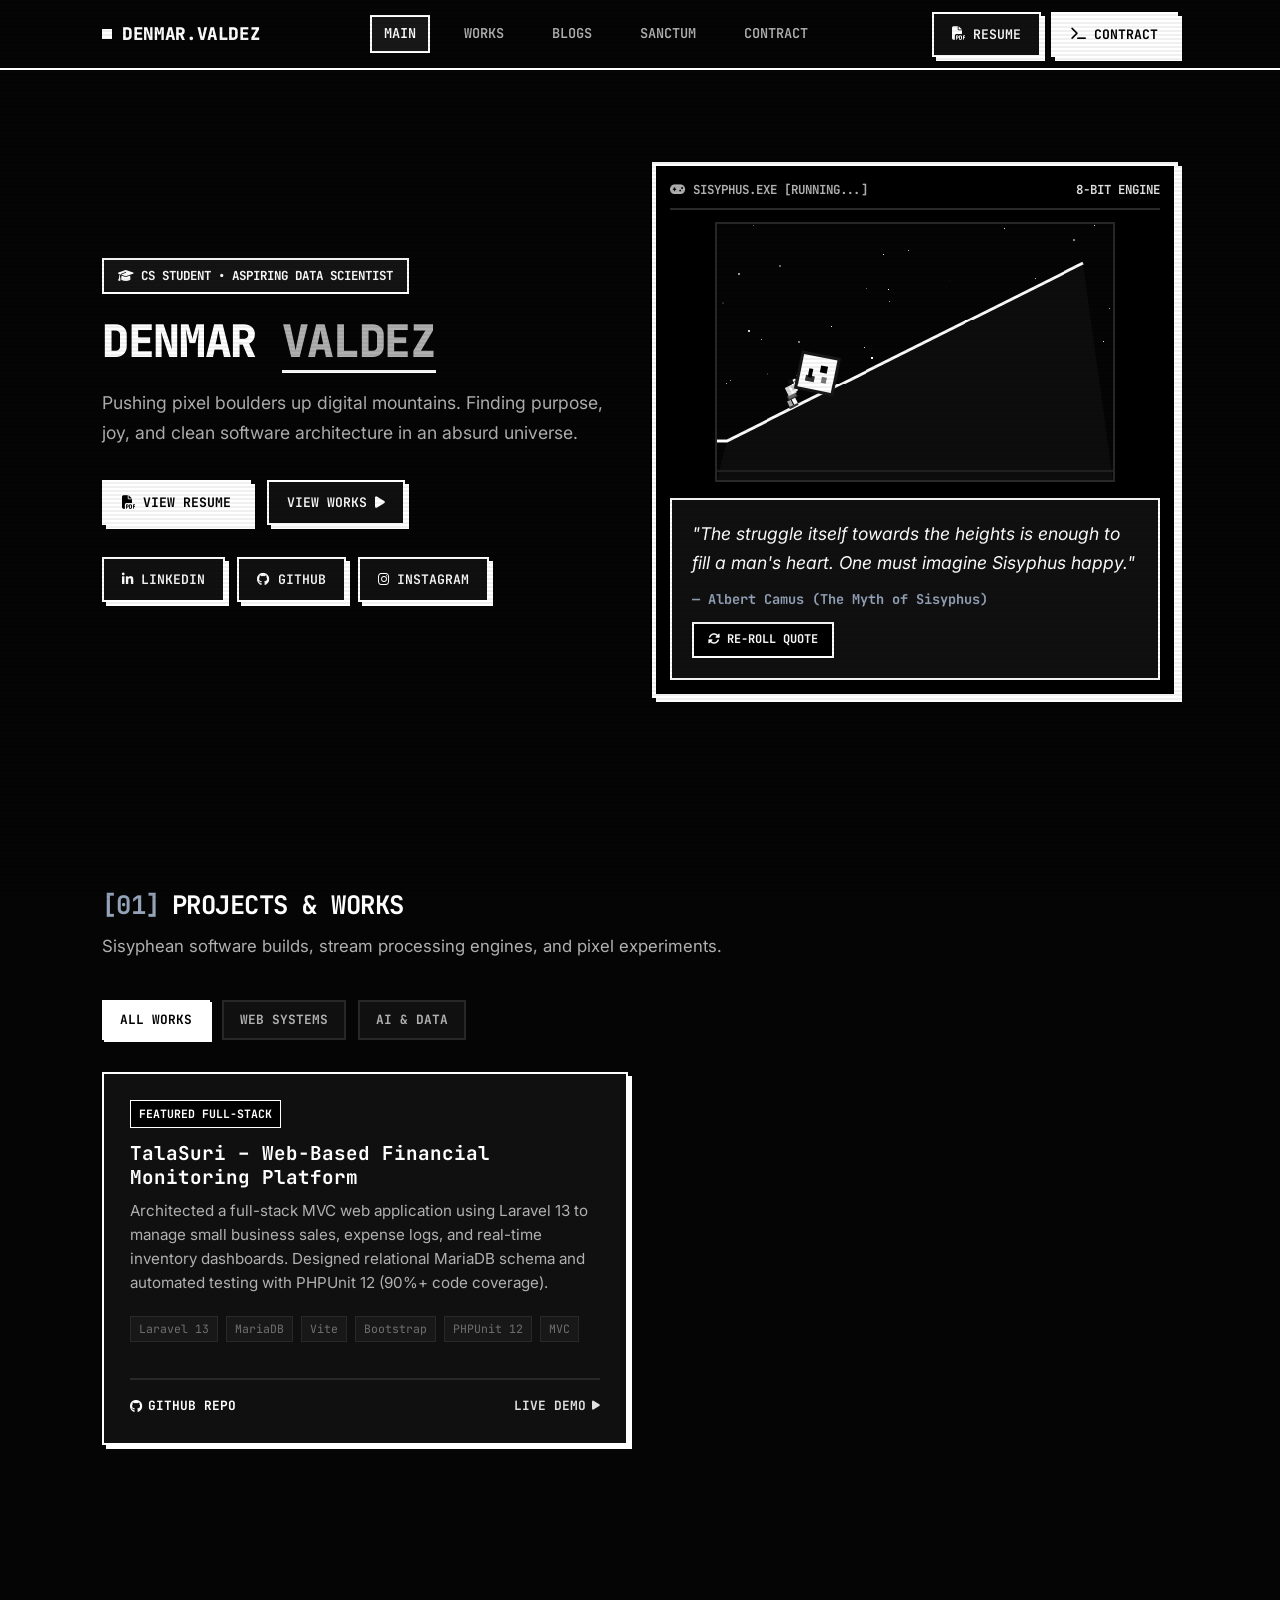
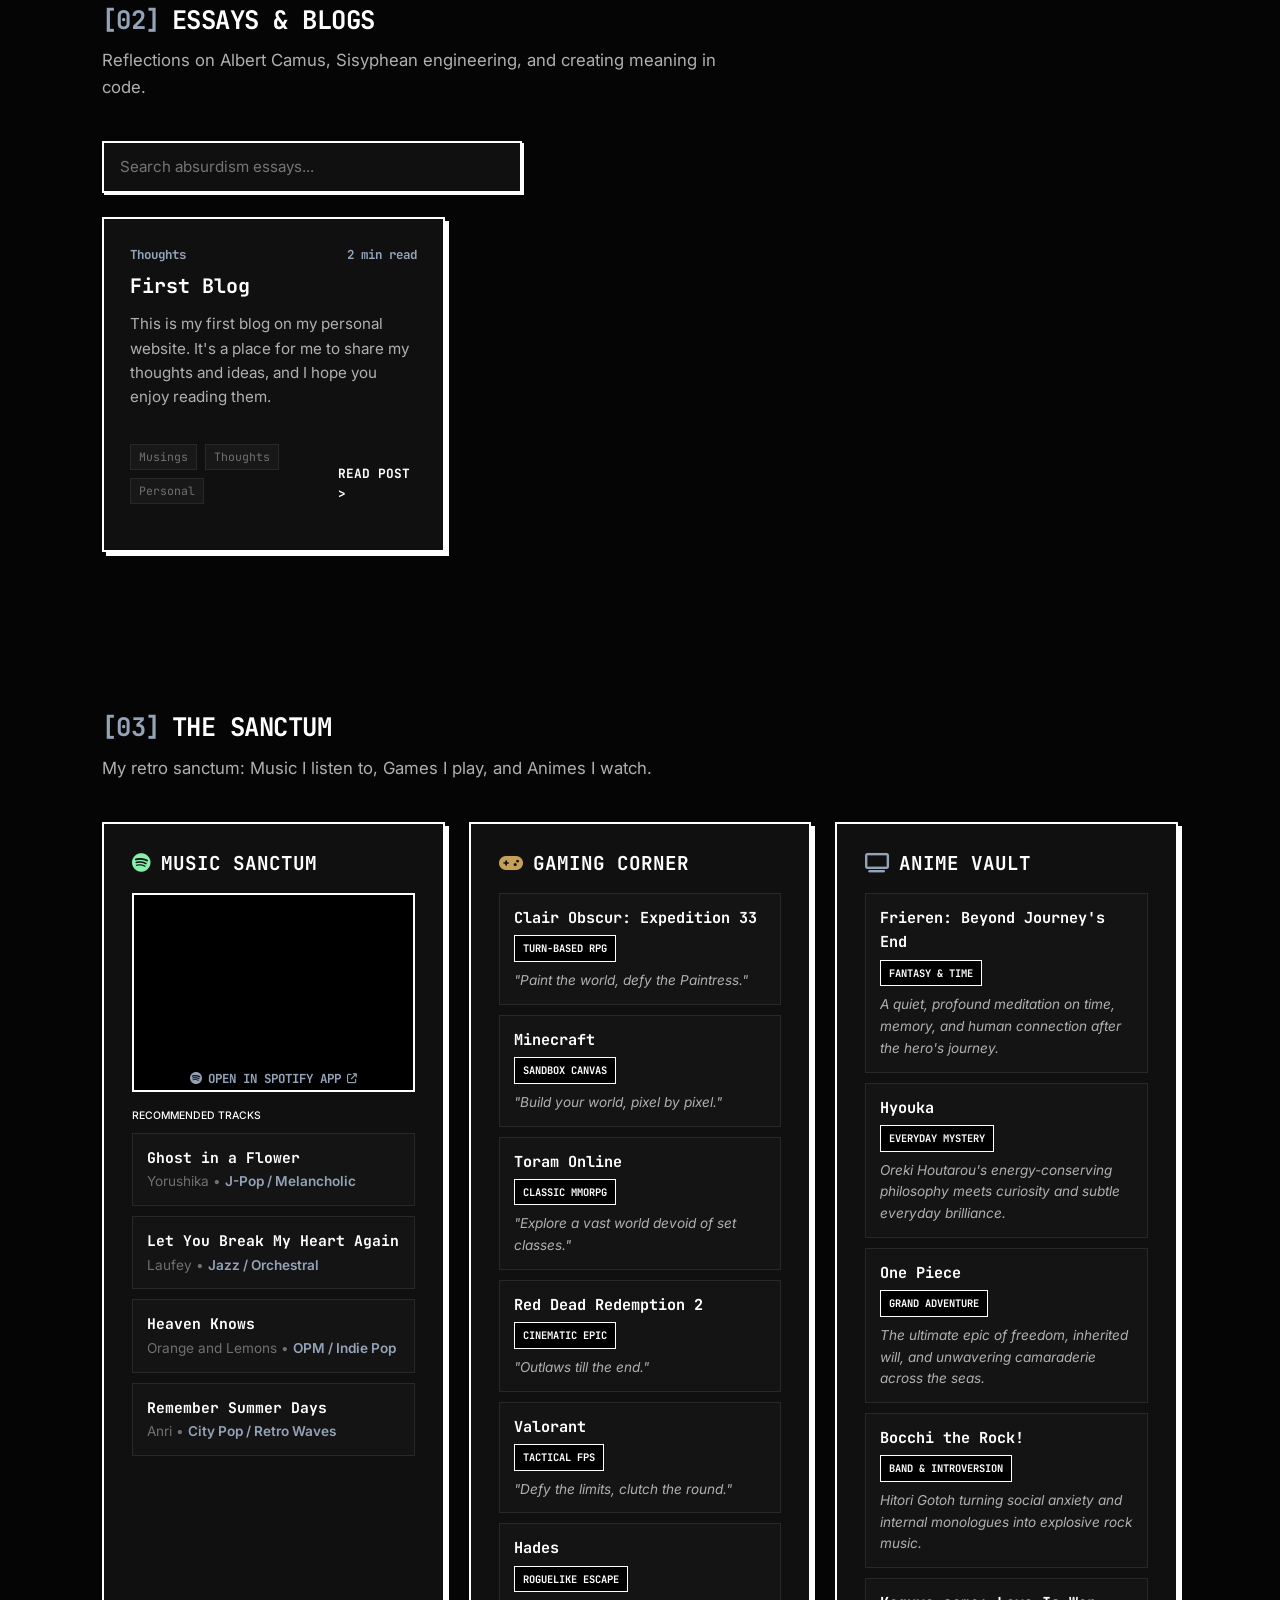
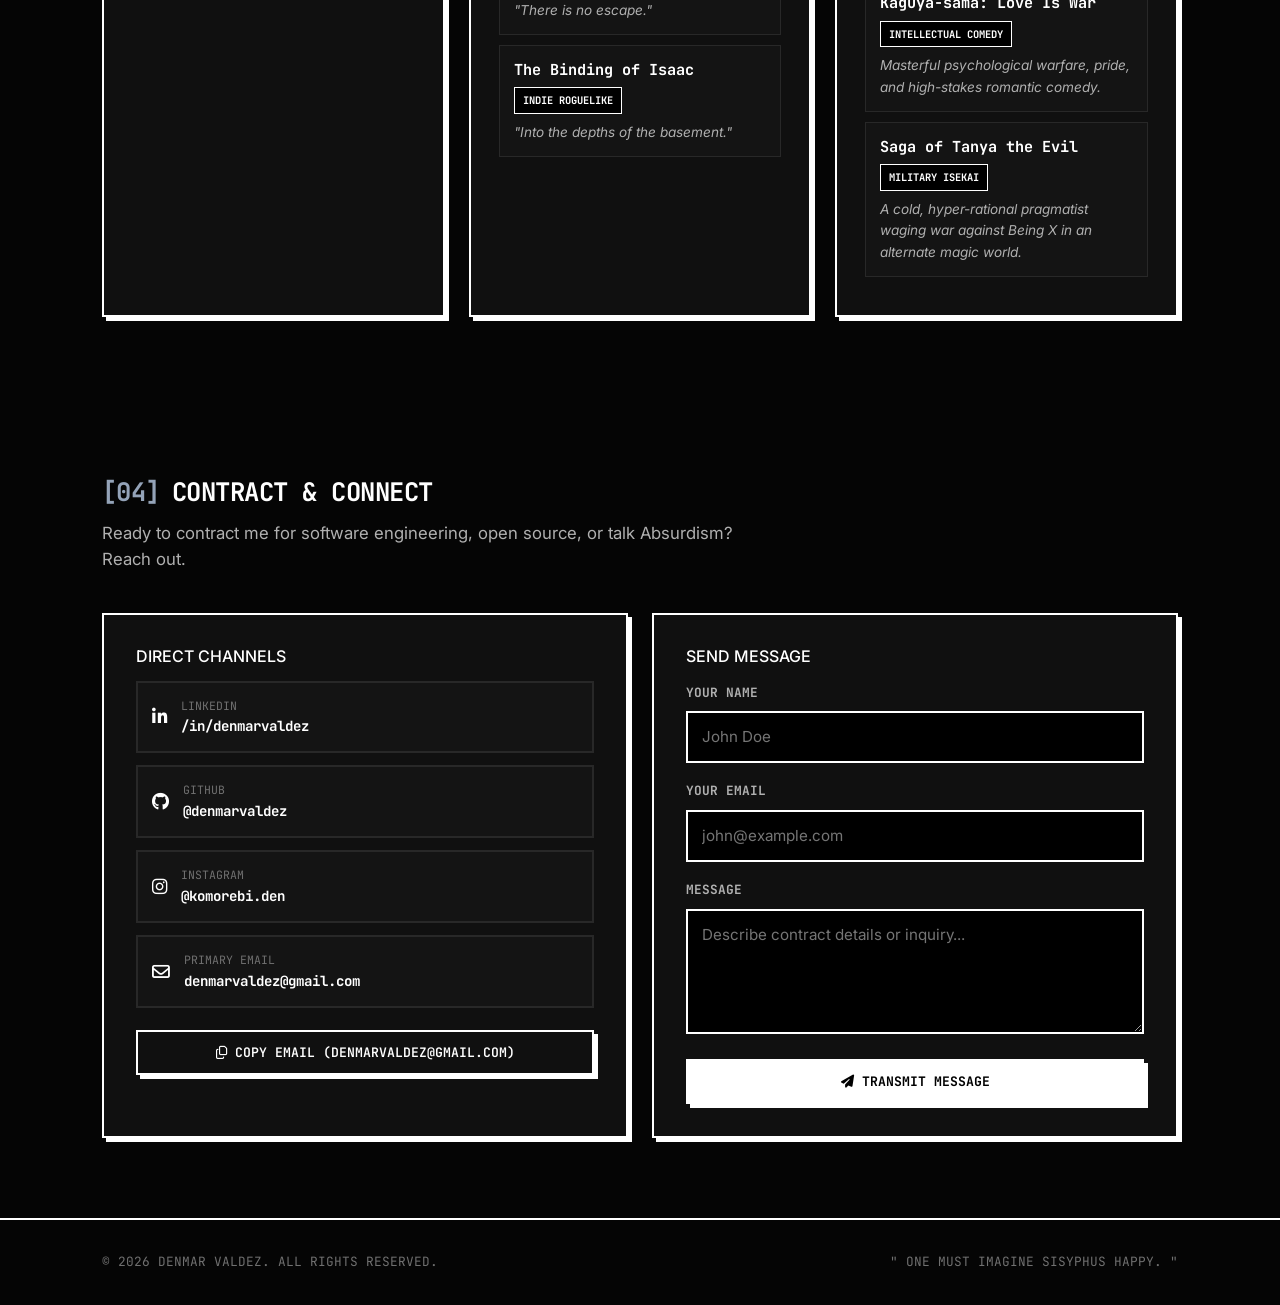
==== commit bcd491be: "Fix: Major fixes on the website" ====
--- a/index.html
+++ b/index.html
@@ -1,26 +1,35 @@
 <!DOCTYPE html>
 <html lang="en">
+
 <head>
   <meta charset="UTF-8">
   <meta name="viewport" content="width=device-width, initial-scale=1.0">
   <title>Denmar Valdez | CS Student • Aspiring Data Scientist</title>
 
   <!-- SEO Meta Tags -->
-  <meta name="description" content="Personal portfolio of Denmar Valdez, Computer Science Student & Aspiring Data Scientist exploring data pipelines, machine learning, absurdism, music, and anime.">
+  <meta name="description"
+    content="Personal portfolio of Denmar Valdez, Computer Science Student & Aspiring Data Scientist exploring data pipelines, machine learning, absurdism, music, and anime.">
   <meta name="author" content="Denmar Valdez">
 
   <!-- Open Graph -->
   <meta property="og:title" content="Denmar Valdez | CS Student • Aspiring Data Scientist">
-  <meta property="og:description" content="Computer Science Student & Aspiring Data Scientist. Pushing pixel boulders up digital mountains.">
+  <meta property="og:description"
+    content="Computer Science Student & Aspiring Data Scientist. Pushing pixel boulders up digital mountains.">
   <meta property="og:type" content="website">
   <meta property="og:url" content="https://denmarvaldez.github.io/">
 
+  <!-- Bootstrap 5.3 Responsive Framework CDN -->
+  <link rel="stylesheet" href="https://cdn.jsdelivr.net/npm/bootstrap@5.3.3/dist/css/bootstrap.min.css">
+
   <!-- FontAwesome Retro Icons -->
-  <link rel="stylesheet" href="https://cdnjs.cloudflare.com/ajax/libs/font-awesome/6.4.0/css/all.min.css" integrity="sha512-iecdLmaskl7CVkqkXNQ/ZH/XLlvWZOJyj7Yy7tcenmpD1ypASozpmT/E0iPtmFIB46ZmdtAc9eNBvH0H/ZpiBw==" crossorigin="anonymous" referrerpolicy="no-referrer" />
-
-  <!-- Main Stylesheet -->
+  <link rel="stylesheet" href="https://cdnjs.cloudflare.com/ajax/libs/font-awesome/6.4.0/css/all.min.css"
+    integrity="sha512-iecdLmaskl7CVkqkXNQ/ZH/XLlvWZOJyj7Yy7tcenmpD1ypASozpmT/E0iPtmFIB46ZmdtAc9eNBvH0H/ZpiBw=="
+    crossorigin="anonymous" referrerpolicy="no-referrer" />
+
+  <!-- Main Stylesheet (8-Bit Theme Tokens & Overrides) -->
   <link rel="stylesheet" href="styles.css">
 </head>
+
 <body>
 
   <!-- Retro CRT Scanline Overlay -->
@@ -36,14 +45,20 @@
       <nav class="nav-menu" id="nav-menu">
         <a href="#hero" class="nav-link active">MAIN</a>
         <a href="#projects" class="nav-link">WORKS</a>
-        <a href="#blogs" class="nav-link">ABSURDISM</a>
-        <a href="#timeline" class="nav-link">LOGS</a>
+        <a href="#blogs" class="nav-link">BLOGS</a>
         <a href="#sanctum" class="nav-link">SANCTUM</a>
         <a href="#contact" class="nav-link">CONTRACT</a>
+        <a href="#contact" class="btn-pixel-primary d-lg-none mt-2" style="font-size: 0.85rem;">
+          <i class="fa-solid fa-terminal"></i> CONTRACT
+        </a>
       </nav>
 
-      <div style="display: flex; align-items: center; gap: 12px;">
-        <a href="#contact" class="btn-pixel-primary">
+      <div class="header-actions">
+        <a href="https://drive.google.com/file/d/1zkQVpFr8ml7LrfEZCIOmK-PqjIBGD9Fh/view?usp=sharing" target="_blank"
+          rel="noopener noreferrer" class="btn-pixel-outline header-resume-btn">
+          <i class="fa-solid fa-file-pdf"></i> RESUME
+        </a>
+        <a href="#contact" class="btn-pixel-primary d-none d-lg-inline-flex">
           <i class="fa-solid fa-terminal"></i> CONTRACT
         </a>
         <button class="mobile-toggle" id="mobile-toggle" aria-label="Toggle Menu">
@@ -55,50 +70,56 @@
 
   <!-- Hero Section with 8-Bit Sisyphus Animation -->
   <section class="hero" id="hero">
-    <div class="container hero-grid">
-      <div class="hero-content">
-        <div class="hero-tag">
-          <i class="fa-solid fa-graduation-cap"></i> CS STUDENT • ASPIRING DATA SCIENTIST
-        </div>
-        <h1 class="hero-title">
-          DENMAR <span class="text-pixel-accent">VALDEZ</span>
-        </h1>
-        <p class="hero-subtitle" id="hero-bio">
-          Pushing pixel boulders up digital mountains. Finding purpose, joy, and clean software architecture in an absurd universe.
-        </p>
-
-        <div class="hero-actions">
-          <a href="#projects" class="btn-pixel-primary">
-            VIEW WORKS <i class="fa-solid fa-play"></i>
-          </a>
-          <a href="#contact" class="btn-pixel-outline">
-            CONNECT
-          </a>
-        </div>
-
-        <!-- Social Icons Row -->
-        <div style="display: flex; gap: 12px;" id="social-links-hero">
-          <!-- Rendered by JS -->
-        </div>
-      </div>
-
-      <!-- Sisyphus 8-Bit Canvas Container -->
-      <div class="sisyphus-canvas-container">
-        <div class="sisyphus-canvas-header">
-          <span><i class="fa-solid fa-gamepad"></i> SISYPHUS.EXE [RUNNING...]</span>
-          <span style="color: var(--accent-crimson);">8-BIT ENGINE</span>
-        </div>
-        
-        <!-- 8-Bit Animated Canvas -->
-        <canvas id="sisyphus-canvas" width="400" height="260"></canvas>
-
-        <!-- Absurdism Quote Box -->
-        <div class="quote-pixel-card" id="quote-card">
-          <div class="quote-pixel-text" id="quote-text">"Loading quote..."</div>
-          <span class="quote-pixel-author" id="quote-author"></span>
-          <button class="quote-refresh-btn-pixel" id="refresh-quote-btn">
-            <i class="fa-solid fa-rotate"></i> RE-ROLL QUOTE
-          </button>
+    <div class="container py-4">
+      <div class="row align-items-center gy-4">
+        <div class="col-12 col-lg-6 hero-content">
+          <div class="hero-tag">
+            <i class="fa-solid fa-graduation-cap"></i> CS STUDENT • ASPIRING DATA SCIENTIST
+          </div>
+          <h1 class="hero-title">
+            DENMAR <span class="text-pixel-accent">VALDEZ</span>
+          </h1>
+          <p class="hero-subtitle" id="hero-bio">
+            Pushing pixel boulders up digital mountains. Finding purpose, joy, and clean software architecture in an
+            absurd universe.
+          </p>
+
+          <div class="hero-actions">
+            <a href="https://drive.google.com/file/d/1zkQVpFr8ml7LrfEZCIOmK-PqjIBGD9Fh/view?usp=sharing" target="_blank"
+              rel="noopener noreferrer" class="btn-pixel-primary">
+              <i class="fa-solid fa-file-pdf"></i> VIEW RESUME
+            </a>
+            <a href="#projects" class="btn-pixel-outline">
+              VIEW WORKS <i class="fa-solid fa-play"></i>
+            </a>
+          </div>
+
+          <!-- Social Icons Row -->
+          <div style="display: flex; gap: 12px; flex-wrap: wrap;" id="social-links-hero">
+            <!-- Rendered by JS -->
+          </div>
+        </div>
+
+        <!-- Sisyphus 8-Bit Canvas Container -->
+        <div class="col-12 col-lg-6">
+          <div class="sisyphus-canvas-container">
+            <div class="sisyphus-canvas-header">
+              <span><i class="fa-solid fa-gamepad"></i> SISYPHUS.EXE [RUNNING...]</span>
+              <span style="color: var(--accent-crimson);">8-BIT ENGINE</span>
+            </div>
+
+            <!-- 8-Bit Animated Canvas -->
+            <canvas id="sisyphus-canvas" width="400" height="260"></canvas>
+
+            <!-- Absurdism Quote Box -->
+            <div class="quote-pixel-card" id="quote-card">
+              <div class="quote-pixel-text" id="quote-text">"Loading quote..."</div>
+              <span class="quote-pixel-author" id="quote-author"></span>
+              <button class="quote-refresh-btn-pixel" id="refresh-quote-btn">
+                <i class="fa-solid fa-rotate"></i> RE-ROLL QUOTE
+              </button>
+            </div>
+          </div>
         </div>
       </div>
     </div>
@@ -119,11 +140,10 @@
         <button class="filter-btn active" data-filter="all">ALL WORKS</button>
         <button class="filter-btn" data-filter="web">WEB SYSTEMS</button>
         <button class="filter-btn" data-filter="ai">AI & DATA</button>
-        <button class="filter-btn" data-filter="design">RETRO DESIGN</button>
       </div>
 
       <!-- Projects Grid -->
-      <div class="projects-grid" id="projects-grid">
+      <div class="row g-4" id="projects-grid">
         <!-- Rendered by JS -->
       </div>
     </div>
@@ -133,33 +153,17 @@
   <section class="section-padding" id="blogs">
     <div class="container">
       <h2 class="section-title">
-        <span class="accent-symbol">[02]</span> ABSURDISM & ESSAYS
+        <span class="accent-symbol">[02]</span> ESSAYS & BLOGS
       </h2>
       <p class="section-subtitle">
         Reflections on Albert Camus, Sisyphean engineering, and creating meaning in code.
       </p>
 
-      <div class="search-bar">
+      <div class="search-bar mb-4">
         <input type="text" class="search-input" id="blog-search" placeholder="Search absurdism essays...">
       </div>
 
-      <div class="blog-grid" id="blog-grid">
-        <!-- Rendered by JS -->
-      </div>
-    </div>
-  </section>
-
-  <!-- Life Documentation & Timeline Section -->
-  <section class="section-padding" id="timeline">
-    <div class="container">
-      <h2 class="section-title">
-        <span class="accent-symbol">[03]</span> SISYPHEAN LOGS
-      </h2>
-      <p class="section-subtitle">
-        Timeline documentation of major milestones, engineering research, and philosophical growth.
-      </p>
-
-      <div class="timeline-retro" id="timeline-container">
+      <div class="row g-4" id="blog-grid">
         <!-- Rendered by JS -->
       </div>
     </div>
@@ -169,46 +173,53 @@
   <section class="section-padding" id="sanctum">
     <div class="container">
       <h2 class="section-title">
-        <span class="accent-symbol">[04]</span> THE SANCTUM
+        <span class="accent-symbol">[03]</span> THE SANCTUM
       </h2>
       <p class="section-subtitle">
-        My retro sanctum: 8-bit synth soundscapes, philosophical RPGs, and anime sagas.
+        My retro sanctum: Music I listen to, Games I play, and Animes I watch.
       </p>
 
-      <div class="sanctum-grid">
+      <div class="row g-4">
         <!-- Music Sanctum Card -->
-        <div class="sanctum-pixel-card">
-          <h3 class="sanctum-header-pixel">
-            <i class="fa-brands fa-spotify" style="color: var(--accent-green);"></i> MUSIC SANCTUM
-          </h3>
-
-          <div class="spotify-pixel-box" id="spotify-embed-box">
-            <!-- Rendered by JS -->
-          </div>
-
-          <h4 style="font-family: var(--font-pixel-heading); font-size: 0.65rem; margin: 14px 0 10px 0;">RECOMMENDED TRACKS</h4>
-          <div id="track-list">
-            <!-- Rendered by JS -->
+        <div class="col-12 col-md-6 col-lg-4">
+          <div class="sanctum-pixel-card h-100">
+            <h3 class="sanctum-header-pixel">
+              <i class="fa-brands fa-spotify" style="color: var(--accent-green);"></i> MUSIC SANCTUM
+            </h3>
+
+            <div class="spotify-pixel-box" id="spotify-embed-box">
+              <!-- Rendered by JS -->
+            </div>
+
+            <h4 style="font-family: var(--font-pixel-heading); font-size: 0.65rem; margin: 14px 0 10px 0;">RECOMMENDED
+              TRACKS</h4>
+            <div id="track-list">
+              <!-- Rendered by JS -->
+            </div>
           </div>
         </div>
 
         <!-- Gaming Corner Card -->
-        <div class="sanctum-pixel-card">
-          <h3 class="sanctum-header-pixel">
-            <i class="fa-solid fa-gamepad" style="color: var(--accent-amber);"></i> GAMING CORNER
-          </h3>
-          <div id="gaming-list">
-            <!-- Rendered by JS -->
+        <div class="col-12 col-md-6 col-lg-4">
+          <div class="sanctum-pixel-card h-100">
+            <h3 class="sanctum-header-pixel">
+              <i class="fa-solid fa-gamepad" style="color: var(--accent-amber);"></i> GAMING CORNER
+            </h3>
+            <div id="gaming-list">
+              <!-- Rendered by JS -->
+            </div>
           </div>
         </div>
 
         <!-- Anime Vault Card -->
-        <div class="sanctum-pixel-card">
-          <h3 class="sanctum-header-pixel">
-            <i class="fa-solid fa-tv" style="color: var(--accent-cyan);"></i> ANIME VAULT
-          </h3>
-          <div id="anime-list">
-            <!-- Rendered by JS -->
+        <div class="col-12 col-md-6 col-lg-4">
+          <div class="sanctum-pixel-card h-100">
+            <h3 class="sanctum-header-pixel">
+              <i class="fa-solid fa-tv" style="color: var(--accent-cyan);"></i> ANIME VAULT
+            </h3>
+            <div id="anime-list">
+              <!-- Rendered by JS -->
+            </div>
           </div>
         </div>
       </div>
@@ -219,43 +230,50 @@
   <section class="section-padding" id="contact">
     <div class="container">
       <h2 class="section-title">
-        <span class="accent-symbol">[05]</span> CONTRACT & CONNECT
+        <span class="accent-symbol">[04]</span> CONTRACT & CONNECT
       </h2>
       <p class="section-subtitle">
         Ready to contract me for software engineering, open source, or talk Absurdism? Reach out.
       </p>
 
-      <div class="contact-grid">
-        <div class="contact-pixel-card">
-          <h3 style="font-family: var(--font-pixel-heading); font-size: 1rem; margin-bottom: 14px;">DIRECT CHANNELS</h3>
-          <div id="contact-handles-list">
-            <!-- Rendered by JS -->
-          </div>
-
-          <button class="btn-pixel-outline" id="copy-email-btn" style="width: 100%; justify-content: center; margin-top: 10px;">
-            <i class="fa-regular fa-copy"></i> COPY EMAIL (denmarvaldez@gmail.com)
-          </button>
-        </div>
-
-        <div class="contact-pixel-card">
-          <h3 style="font-family: var(--font-pixel-heading); font-size: 1rem; margin-bottom: 16px;">SEND MESSAGE</h3>
-          <form id="contact-form">
-            <div class="form-group">
-              <label class="form-label-pixel" for="form-name">YOUR NAME</label>
-              <input type="text" id="form-name" class="form-input-pixel" placeholder="John Doe" required>
-            </div>
-            <div class="form-group">
-              <label class="form-label-pixel" for="form-email">YOUR EMAIL</label>
-              <input type="email" id="form-email" class="form-input-pixel" placeholder="john@example.com" required>
-            </div>
-            <div class="form-group">
-              <label class="form-label-pixel" for="form-message">MESSAGE</label>
-              <textarea id="form-message" class="form-textarea-pixel" rows="4" placeholder="Describe contract details or inquiry..." required></textarea>
-            </div>
-            <button type="submit" class="btn-pixel-primary" style="width: 100%; justify-content: center;">
-              <i class="fa-solid fa-paper-plane"></i> TRANSMIT MESSAGE
+      <div class="row g-4">
+        <div class="col-12 col-md-6">
+          <div class="contact-pixel-card h-100">
+            <h3 style="font-family: var(--font-pixel-heading); font-size: 1rem; margin-bottom: 14px;">DIRECT CHANNELS
+            </h3>
+            <div id="contact-handles-list">
+              <!-- Rendered by JS -->
+            </div>
+
+            <button class="btn-pixel-outline" id="copy-email-btn"
+              style="width: 100%; justify-content: center; margin-top: 10px;">
+              <i class="fa-regular fa-copy"></i> COPY EMAIL (denmarvaldez@gmail.com)
             </button>
-          </form>
+          </div>
+        </div>
+
+        <div class="col-12 col-md-6">
+          <div class="contact-pixel-card h-100">
+            <h3 style="font-family: var(--font-pixel-heading); font-size: 1rem; margin-bottom: 16px;">SEND MESSAGE</h3>
+            <form id="contact-form">
+              <div class="form-group">
+                <label class="form-label-pixel" for="form-name">YOUR NAME</label>
+                <input type="text" id="form-name" class="form-input-pixel" placeholder="John Doe" required>
+              </div>
+              <div class="form-group">
+                <label class="form-label-pixel" for="form-email">YOUR EMAIL</label>
+                <input type="email" id="form-email" class="form-input-pixel" placeholder="john@example.com" required>
+              </div>
+              <div class="form-group">
+                <label class="form-label-pixel" for="form-message">MESSAGE</label>
+                <textarea id="form-message" class="form-textarea-pixel" rows="4"
+                  placeholder="Describe contract details or inquiry..." required></textarea>
+              </div>
+              <button type="submit" class="btn-pixel-primary" style="width: 100%; justify-content: center;">
+                <i class="fa-solid fa-paper-plane"></i> TRANSMIT MESSAGE
+              </button>
+            </form>
+          </div>
         </div>
       </div>
     </div>
@@ -263,9 +281,9 @@
 
   <!-- Footer -->
   <footer class="footer-retro">
-    <div class="container" style="display: flex; justify-content: space-between; flex-wrap: wrap; gap: 16px;">
+    <div class="container d-flex justify-content-between align-items-center flex-wrap gap-3">
       <div>
-        <p>&copy; <span id="footer-year">2026</span> DENMAR VALDEZ. ALL RIGHTS RESERVED.</p>
+        <p class="m-0">&copy; <span id="footer-year">2026</span> DENMAR VALDEZ. ALL RIGHTS RESERVED.</p>
       </div>
       <div>
         " ONE MUST IMAGINE SISYPHUS HAPPY. "
@@ -286,8 +304,10 @@
     <span id="toast-message">EMAIL COPIED!</span>
   </div>
 
-  <!-- Scripts -->
+  <!-- Framework & Application Scripts -->
+  <script src="https://cdn.jsdelivr.net/npm/bootstrap@5.3.3/dist/js/bootstrap.bundle.min.js"></script>
   <script src="data.js"></script>
   <script src="app.js"></script>
 </body>
-</html>
+
+</html>
--- a/styles.css
+++ b/styles.css
@@ -198,6 +198,17 @@
   gap: 20px;
 }
 
+.header-actions {
+  display: flex;
+  align-items: center;
+  gap: 10px;
+}
+
+.header-resume-btn {
+  font-size: 0.75rem;
+  padding: 8px 14px;
+}
+
 .nav-link {
   font-family: var(--font-mono);
   font-size: 0.85rem;
@@ -361,10 +372,13 @@
 
 #sisyphus-canvas {
   width: 100%;
-  height: 260px;
+  max-width: 400px;
+  height: auto;
+  aspect-ratio: 400 / 260;
   background: #050505;
   border: 2px solid var(--border-pixel-muted);
   display: block;
+  margin: 0 auto;
   image-rendering: pixelated;
   image-rendering: crisp-edges;
 }
@@ -838,10 +852,31 @@
   color: var(--text-muted);
 }
 
-/* Responsive */
-@media (max-width: 850px) {
+/* --------------------------------------------------------------------------
+   12. Multi-Device Responsive Design System
+   -------------------------------------------------------------------------- */
+
+/* Laptops & Large Tablets (Max Width: 1024px) */
+@media (max-width: 1024px) {
+  :root {
+    --max-width: 96%;
+  }
+
+  .hero-title {
+    font-size: 2.4rem;
+  }
+
+  .sanctum-grid {
+    grid-template-columns: repeat(auto-fit, minmax(280px, 1fr));
+    gap: 20px;
+  }
+}
+
+/* Tablets & Mobile Screens (Max Width: 991px) */
+@media (max-width: 991px) {
   .hero-grid, .contact-grid {
     grid-template-columns: 1fr;
+    gap: 32px;
   }
   
   .hero-title {
@@ -853,18 +888,133 @@
   }
 
   .nav-menu.active {
-    display: flex;
+    display: flex !important;
     position: fixed;
     top: var(--header-height);
     left: 0;
+    width: 100vw;
+    height: calc(100vh - var(--header-height));
+    background: rgba(5, 5, 5, 0.98);
+    border-bottom: 3px solid var(--border-pixel);
+    flex-direction: column;
+    align-items: center;
+    justify-content: center;
+    gap: 16px;
+    padding: 24px;
+    z-index: 1500;
+  }
+
+  .nav-menu.active .nav-link {
+    font-size: 1.1rem;
     width: 100%;
-    background: #000000;
-    border-bottom: 2px solid var(--border-pixel);
-    flex-direction: column;
-    padding: 20px;
+    max-width: 280px;
+    text-align: center;
+    padding: 10px 0;
+    border-bottom: 1px solid var(--border-pixel-muted);
   }
 
   .mobile-toggle {
     display: block;
   }
-}
+
+  .modal-pixel-container {
+    width: 94%;
+    padding: 24px 18px;
+  }
+}
+
+/* Mobile Portrait & Smartphones (Max Width: 576px) */
+@media (max-width: 576px) {
+  .header-container {
+    padding: 0 10px;
+  }
+
+  .logo {
+    font-size: 0.88rem;
+    gap: 6px;
+  }
+
+  .header-resume-btn {
+    font-size: 0.68rem !important;
+    padding: 6px 10px !important;
+  }
+
+  .hero {
+    padding-top: calc(var(--header-height) + 20px);
+    padding-bottom: 40px;
+  }
+
+  .hero-title {
+    font-size: 1.85rem;
+  }
+
+  .hero-subtitle {
+    font-size: 0.98rem;
+    line-height: 1.6;
+    margin-bottom: 24px;
+  }
+
+  .hero-actions {
+    flex-direction: column;
+    width: 100%;
+    gap: 12px;
+  }
+
+  .hero-actions .btn-pixel-primary,
+  .hero-actions .btn-pixel-outline {
+    width: 100%;
+    justify-content: center;
+  }
+
+  #social-links-hero {
+    flex-direction: column;
+    width: 100%;
+  }
+
+  #social-links-hero .btn-pixel-outline {
+    width: 100%;
+    justify-content: center;
+  }
+
+  .section-title {
+    font-size: 1.3rem;
+  }
+
+  .section-subtitle {
+    font-size: 0.9rem;
+  }
+
+  .filter-tabs {
+    flex-direction: column;
+    width: 100%;
+  }
+
+  .filter-btn {
+    width: 100%;
+    text-align: center;
+  }
+
+  .sanctum-grid {
+    grid-template-columns: 1fr;
+  }
+
+  .sanctum-pixel-card,
+  .pixel-card,
+  .blog-pixel-card,
+  .contact-pixel-card {
+    padding: 16px;
+  }
+
+  .toast-pixel {
+    left: 50%;
+    right: auto;
+    transform: translateX(-50%) translateY(80px);
+    width: 90%;
+    max-width: 340px;
+    text-align: center;
+  }
+
+  .toast-pixel.show {
+    transform: translateX(-50%) translateY(0);
+  }
+}
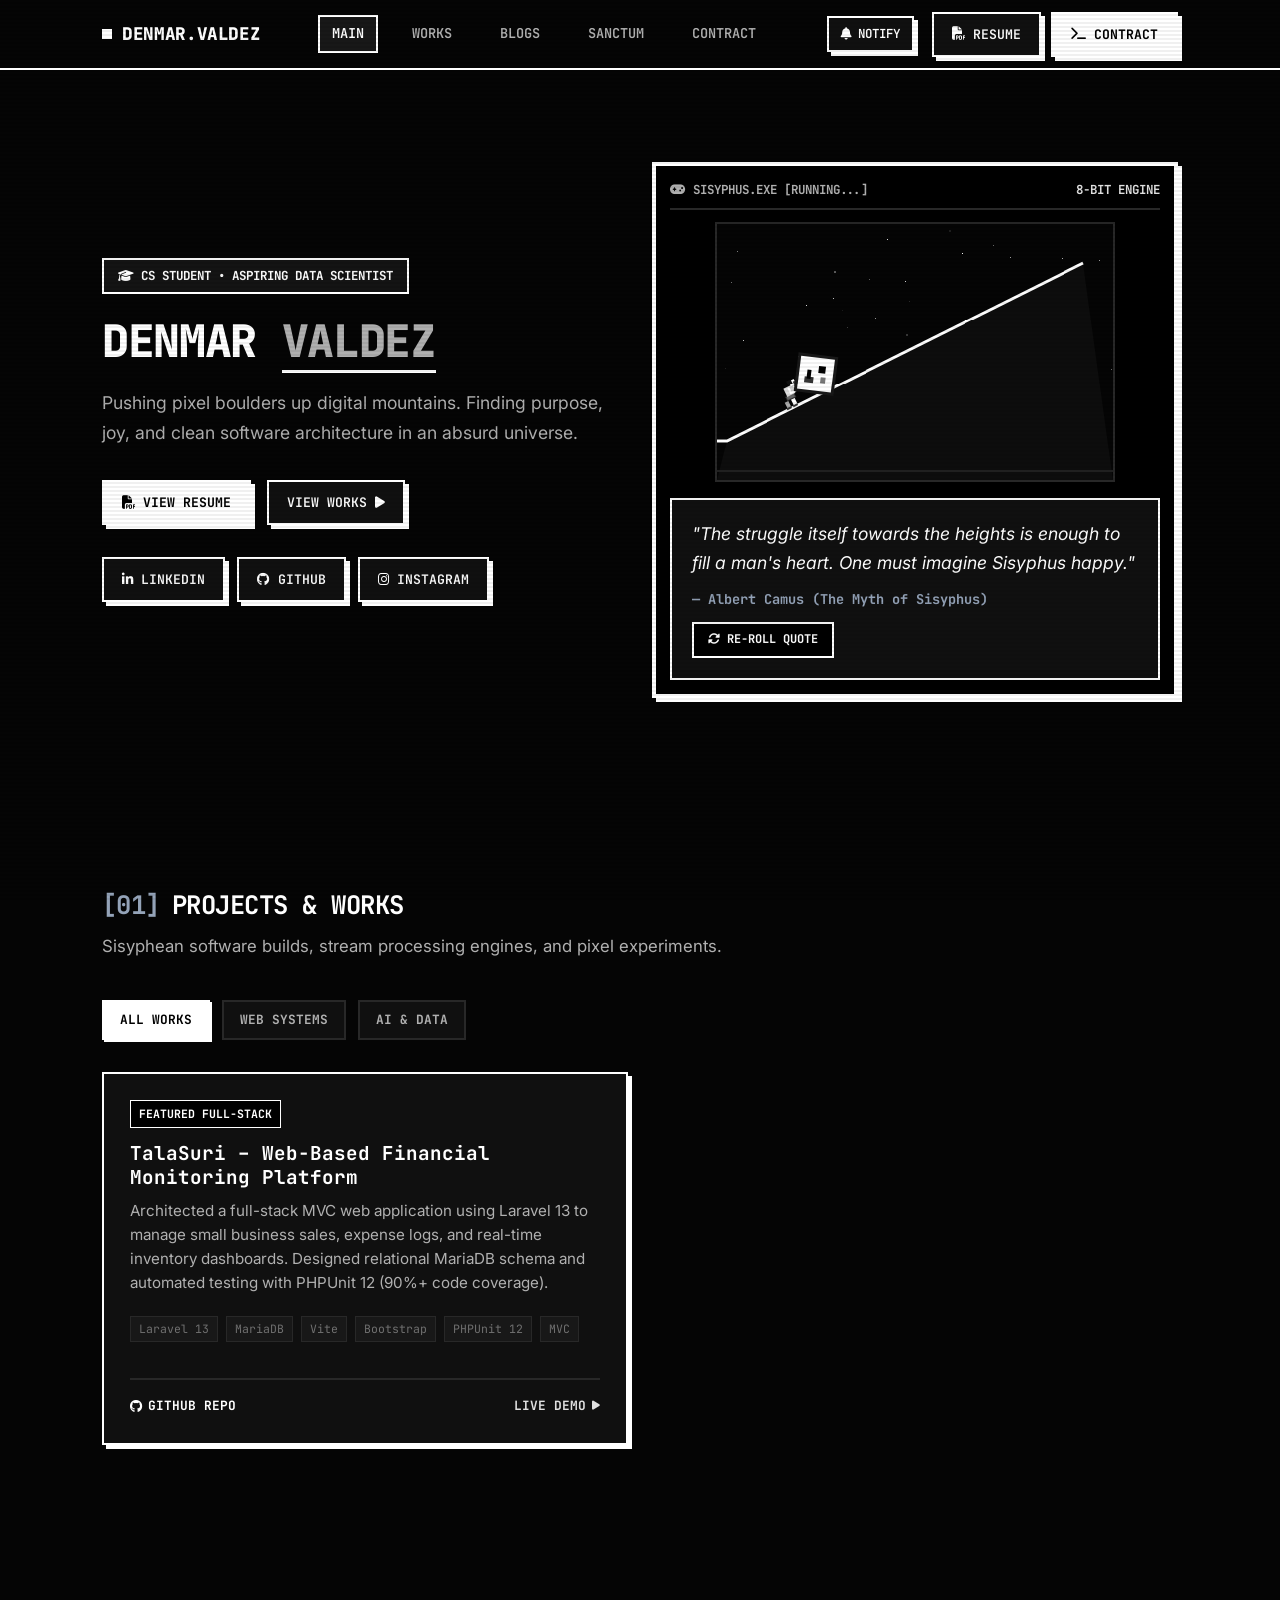
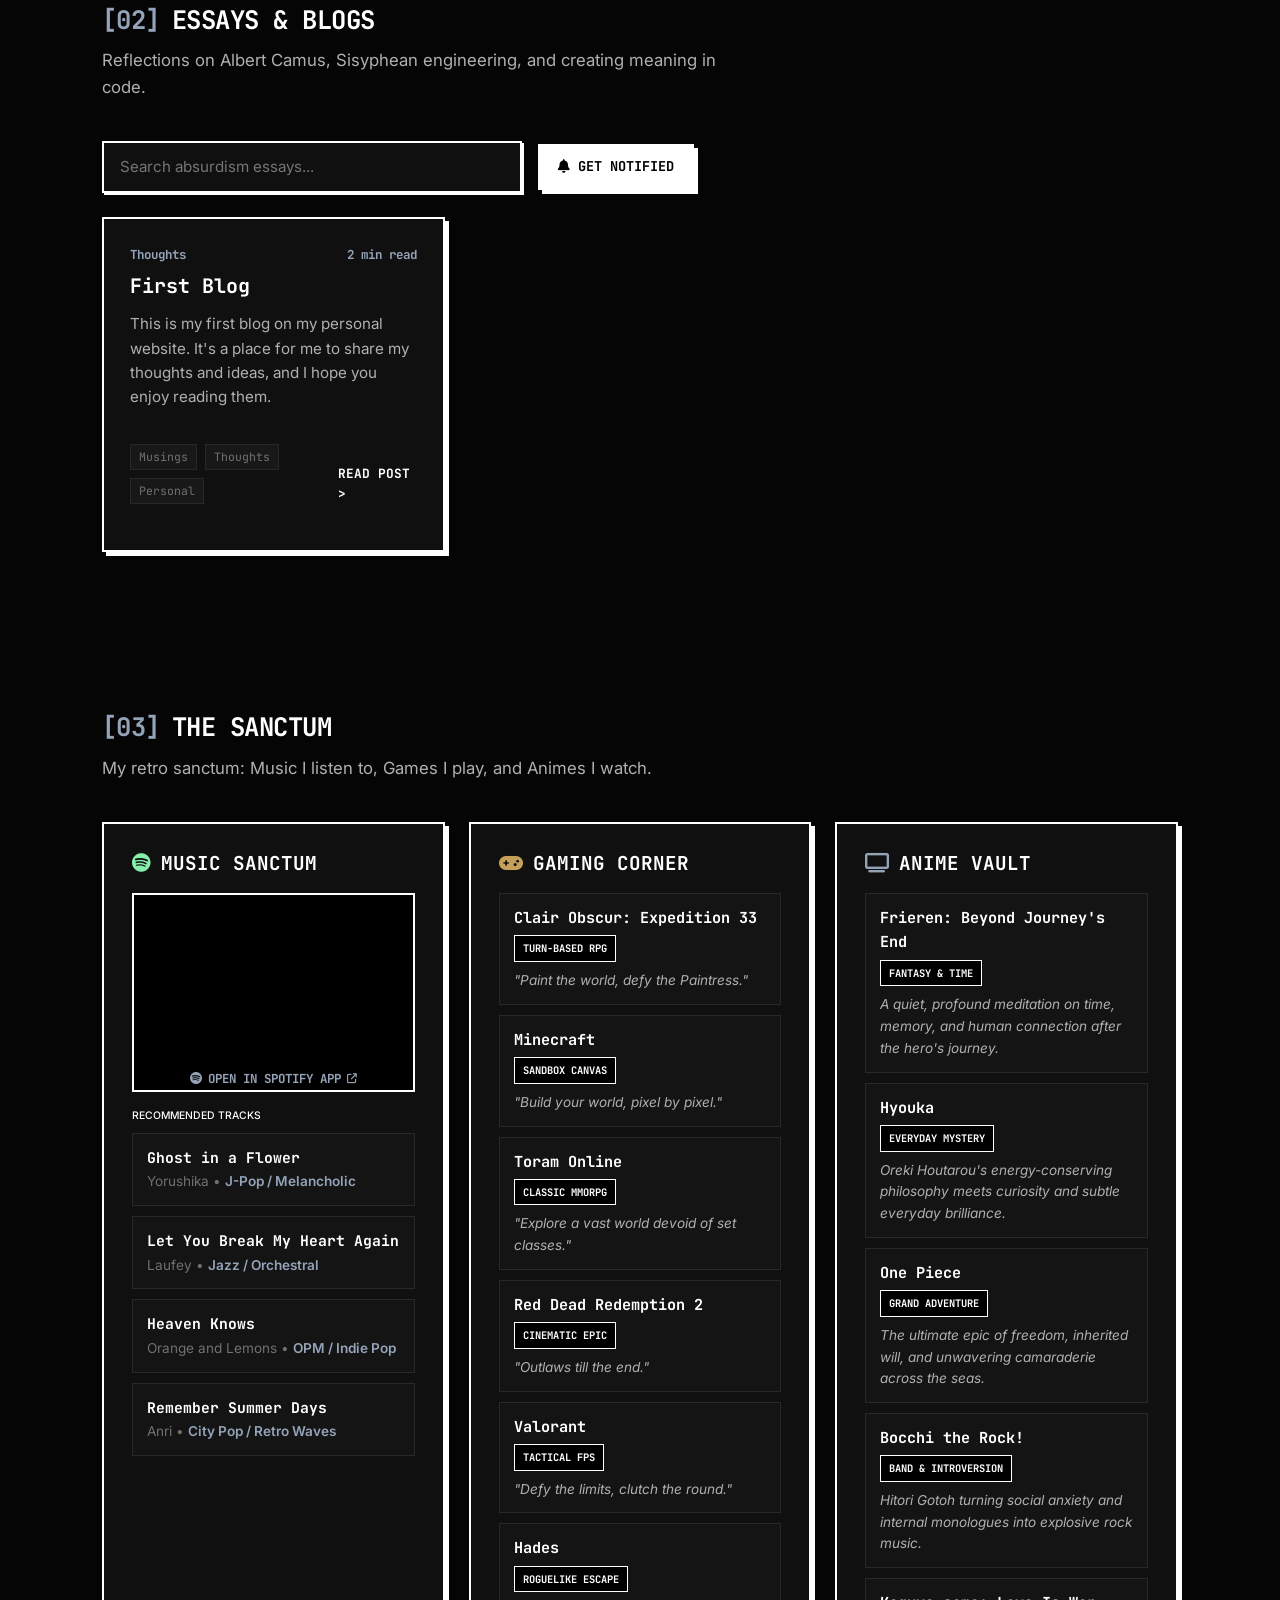
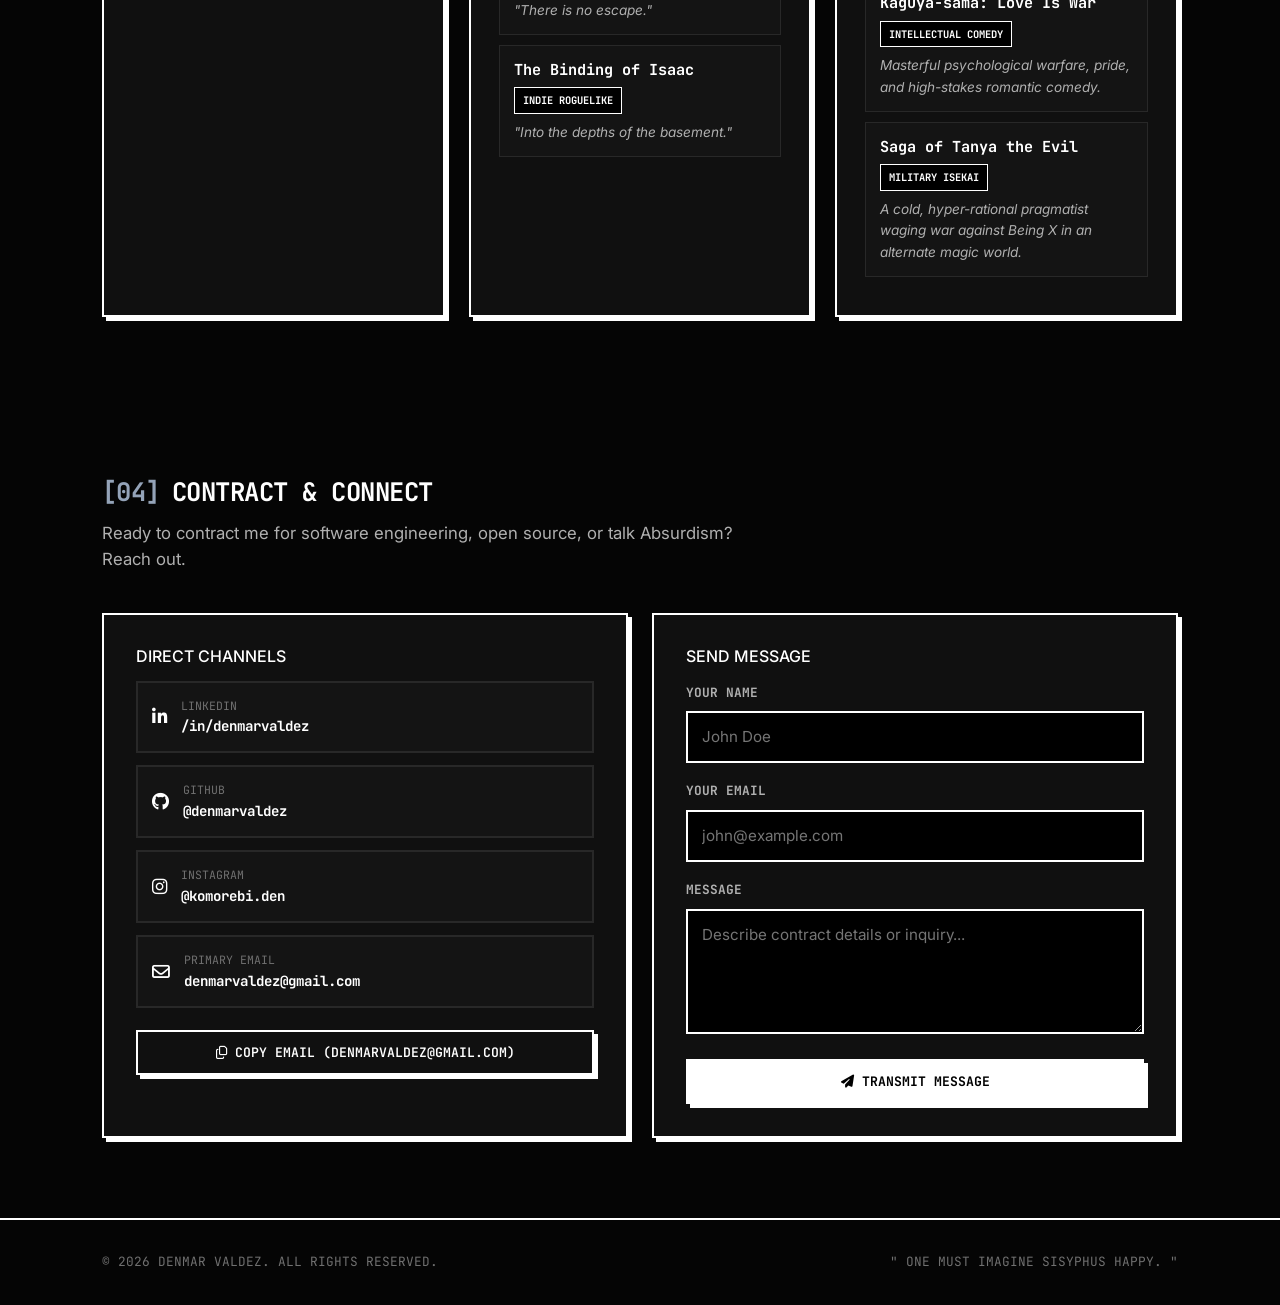
==== commit 13d0102f: "feat: New notification feature added" ====
--- a/index.html
+++ b/index.html
@@ -54,6 +54,9 @@
       </nav>
 
       <div class="header-actions">
+        <button class="btn-pixel-outline header-notify-btn me-2" id="header-notify-btn" title="Notify Me of New Blogs">
+          <i class="fa-solid fa-bell"></i> <span class="d-none d-sm-inline">NOTIFY</span>
+        </button>
         <a href="https://drive.google.com/file/d/1zkQVpFr8ml7LrfEZCIOmK-PqjIBGD9Fh/view?usp=sharing" target="_blank"
           rel="noopener noreferrer" class="btn-pixel-outline header-resume-btn">
           <i class="fa-solid fa-file-pdf"></i> RESUME
@@ -159,8 +162,13 @@
         Reflections on Albert Camus, Sisyphean engineering, and creating meaning in code.
       </p>
 
-      <div class="search-bar mb-4">
-        <input type="text" class="search-input" id="blog-search" placeholder="Search absurdism essays...">
+      <div class="d-flex flex-column flex-sm-row gap-3 mb-4 align-items-stretch align-items-sm-center">
+        <div class="search-bar flex-grow-1 m-0">
+          <input type="text" class="search-input" id="blog-search" placeholder="Search absurdism essays...">
+        </div>
+        <button class="btn-pixel-primary blog-notify-trigger" id="blog-notify-btn">
+          <i class="fa-solid fa-bell"></i> GET NOTIFIED
+        </button>
       </div>
 
       <div class="row g-4" id="blog-grid">
@@ -299,6 +307,85 @@
     </div>
   </div>
 
+  <!-- Blog Notification Modal -->
+  <div class="modal-overlay" id="notify-modal">
+    <div class="modal-pixel-container notify-modal-container">
+      <button class="modal-close-pixel" id="close-notify-modal-btn">CLOSE [X]</button>
+
+      <div class="notify-modal-header mb-3">
+        <h2 class="notify-modal-title">
+          <i class="fa-solid fa-bell text-pixel-accent"></i> BLOG NOTIFICATION CENTER
+        </h2>
+        <p class="notify-modal-subtitle">
+          Never miss an essay on Sisyphean engineering, data science, or Camus. Select how you'd like to be notified:
+        </p>
+      </div>
+
+      <div class="notify-channels-grid">
+        <!-- Option 1: Email Newsletter Subscription -->
+        <div class="notify-channel-card">
+          <div class="d-flex justify-content-between align-items-center mb-2">
+            <h3 class="notify-channel-heading">
+              <i class="fa-solid fa-envelope" style="color: var(--accent-amber);"></i> 1. EMAIL ALERTS
+            </h3>
+            <span class="pixel-badge" id="notify-email-badge">INBOX DISPATCH</span>
+          </div>
+          <p class="notify-channel-desc">
+            Get instant email notifications directly in your inbox whenever a new blog post is published.
+          </p>
+          <form id="notify-email-form" class="mt-3">
+            <div class="form-group mb-2">
+              <input type="email" id="notify-email-input" class="form-input-pixel" placeholder="Enter your email address..." required>
+            </div>
+            <button type="submit" class="btn-pixel-primary w-100 justify-content-center" id="notify-email-submit-btn">
+              <i class="fa-solid fa-paper-plane"></i> SUBSCRIBE VIA EMAIL
+            </button>
+          </form>
+          <div id="notify-email-status" class="notify-status-msg mt-2" style="display: none;"></div>
+        </div>
+
+        <!-- Option 2: Browser Desktop Push Alerts -->
+        <div class="notify-channel-card">
+          <div class="d-flex justify-content-between align-items-center mb-2">
+            <h3 class="notify-channel-heading">
+              <i class="fa-solid fa-desktop" style="color: var(--accent-cyan);"></i> 2. BROWSER PUSH ALERTS
+            </h3>
+            <span class="pixel-badge" id="notify-browser-badge">DESKTOP ALERTS</span>
+          </div>
+          <p class="notify-channel-desc">
+            Receive native browser pop-up alerts on your device whenever new content drops. No email required.
+          </p>
+          <button type="button" class="btn-pixel-outline w-100 justify-content-center mt-3" id="notify-browser-btn">
+            <i class="fa-solid fa-bell"></i> ENABLE BROWSER ALERTS
+          </button>
+          <div id="notify-browser-status" class="notify-status-msg mt-2" style="display: none;"></div>
+        </div>
+
+        <!-- Option 3: RSS Feed Integration -->
+        <div class="notify-channel-card">
+          <div class="d-flex justify-content-between align-items-center mb-2">
+            <h3 class="notify-channel-heading">
+              <i class="fa-solid fa-rss" style="color: var(--accent-green);"></i> 3. RSS / ATOM FEED
+            </h3>
+            <span class="pixel-badge" id="notify-rss-badge">OPEN WEB RSS</span>
+          </div>
+          <p class="notify-channel-desc">
+            Add this blog directly to Feedly, NetNewsWire, Inoreader, or any custom RSS feed aggregator.
+          </p>
+          <div class="d-flex gap-2 mt-3 flex-wrap">
+            <button type="button" class="btn-pixel-outline flex-grow-1 justify-content-center" id="copy-rss-btn">
+              <i class="fa-regular fa-copy"></i> COPY RSS FEED URL
+            </button>
+            <a href="rss.xml" target="_blank" rel="noopener noreferrer" class="btn-pixel-primary justify-content-center">
+              <i class="fa-solid fa-arrow-up-right-from-square"></i> VIEW RSS
+            </a>
+          </div>
+          <div id="notify-rss-status" class="notify-status-msg mt-2" style="display: none;"></div>
+        </div>
+      </div>
+    </div>
+  </div>
+
   <!-- Notification Toast -->
   <div class="toast-pixel" id="toast">
     <span id="toast-message">EMAIL COPIED!</span>
--- a/styles.css
+++ b/styles.css
@@ -1018,3 +1018,100 @@
     transform: translateX(-50%) translateY(0);
   }
 }
+
+/* --------------------------------------------------------------------------
+   14. Blog Notification Center & Modal Styles
+   -------------------------------------------------------------------------- */
+.notify-modal-container {
+  max-width: 680px;
+  width: 92%;
+  max-height: 85vh;
+  overflow-y: auto;
+  padding: 24px;
+}
+
+.notify-modal-title {
+  font-family: var(--font-heading);
+  font-size: 1.25rem;
+  font-weight: 800;
+  color: var(--text-primary);
+  display: flex;
+  align-items: center;
+  gap: 10px;
+  letter-spacing: -0.02em;
+}
+
+.notify-modal-subtitle {
+  font-family: var(--font-body);
+  font-size: 0.9rem;
+  color: var(--text-secondary);
+  line-height: 1.5;
+  margin-top: 4px;
+}
+
+.notify-channels-grid {
+  display: flex;
+  flex-direction: column;
+  gap: 16px;
+  margin-top: 16px;
+}
+
+.notify-channel-card {
+  background: var(--bg-card);
+  border: 2px solid var(--border-pixel-muted);
+  padding: 18px;
+  transition: border-color 0.2s ease, transform 0.2s ease;
+}
+
+.notify-channel-card:hover {
+  border-color: var(--border-pixel);
+}
+
+.notify-channel-heading {
+  font-family: var(--font-heading);
+  font-size: 0.95rem;
+  font-weight: 700;
+  color: var(--text-primary);
+  display: flex;
+  align-items: center;
+  gap: 8px;
+  margin: 0;
+}
+
+.notify-channel-desc {
+  font-family: var(--font-body);
+  font-size: 0.85rem;
+  color: var(--text-secondary);
+  line-height: 1.5;
+  margin: 4px 0 0 0;
+}
+
+.notify-status-msg {
+  font-family: var(--font-mono);
+  font-size: 0.78rem;
+  font-weight: 600;
+  padding: 8px 12px;
+  border-left: 3px solid var(--accent-green);
+  background: rgba(134, 239, 172, 0.08);
+  color: var(--accent-green);
+}
+
+.notify-status-msg.error {
+  border-left-color: #f87171;
+  background: rgba(248, 113, 113, 0.08);
+  color: #f87171;
+}
+
+.header-notify-btn {
+  padding: 6px 12px;
+  font-size: 0.78rem;
+  display: inline-flex;
+  align-items: center;
+  gap: 6px;
+}
+
+.blog-notify-trigger {
+  white-space: nowrap;
+  font-size: 0.85rem;
+}
+
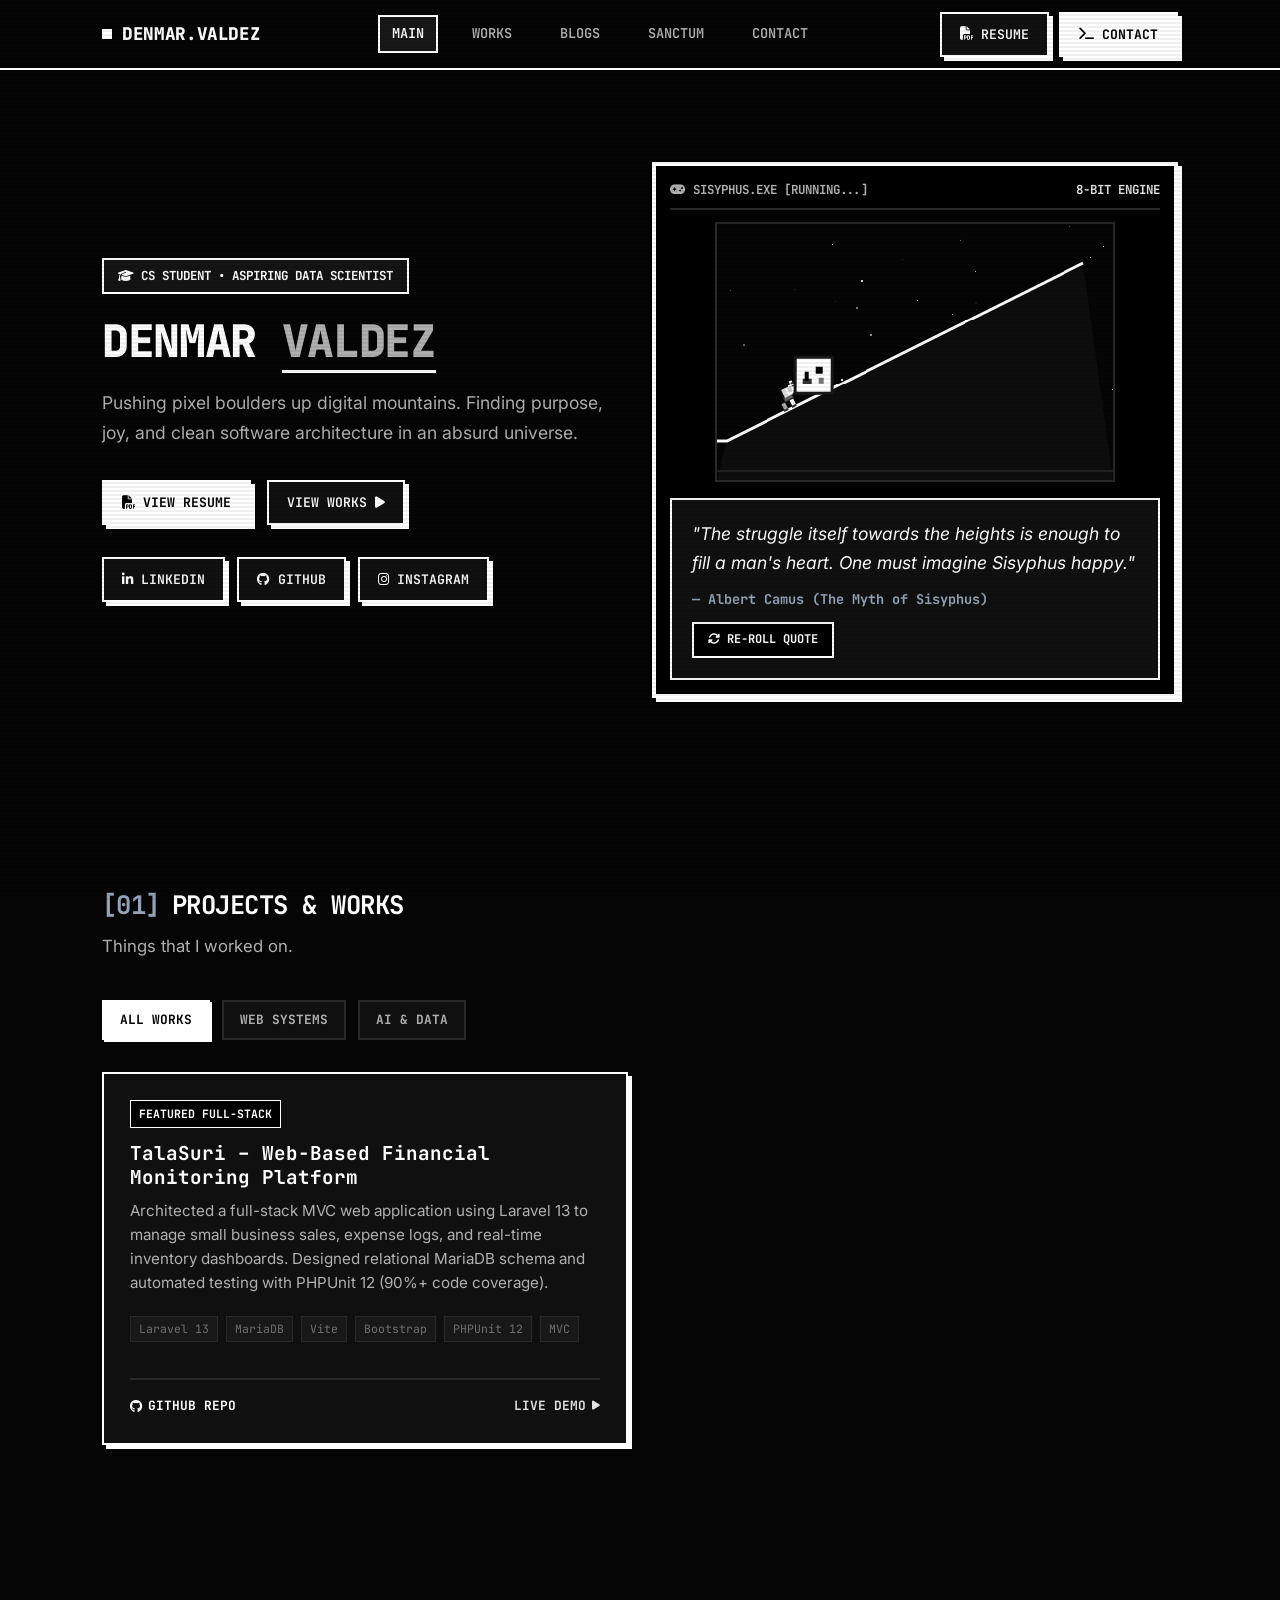
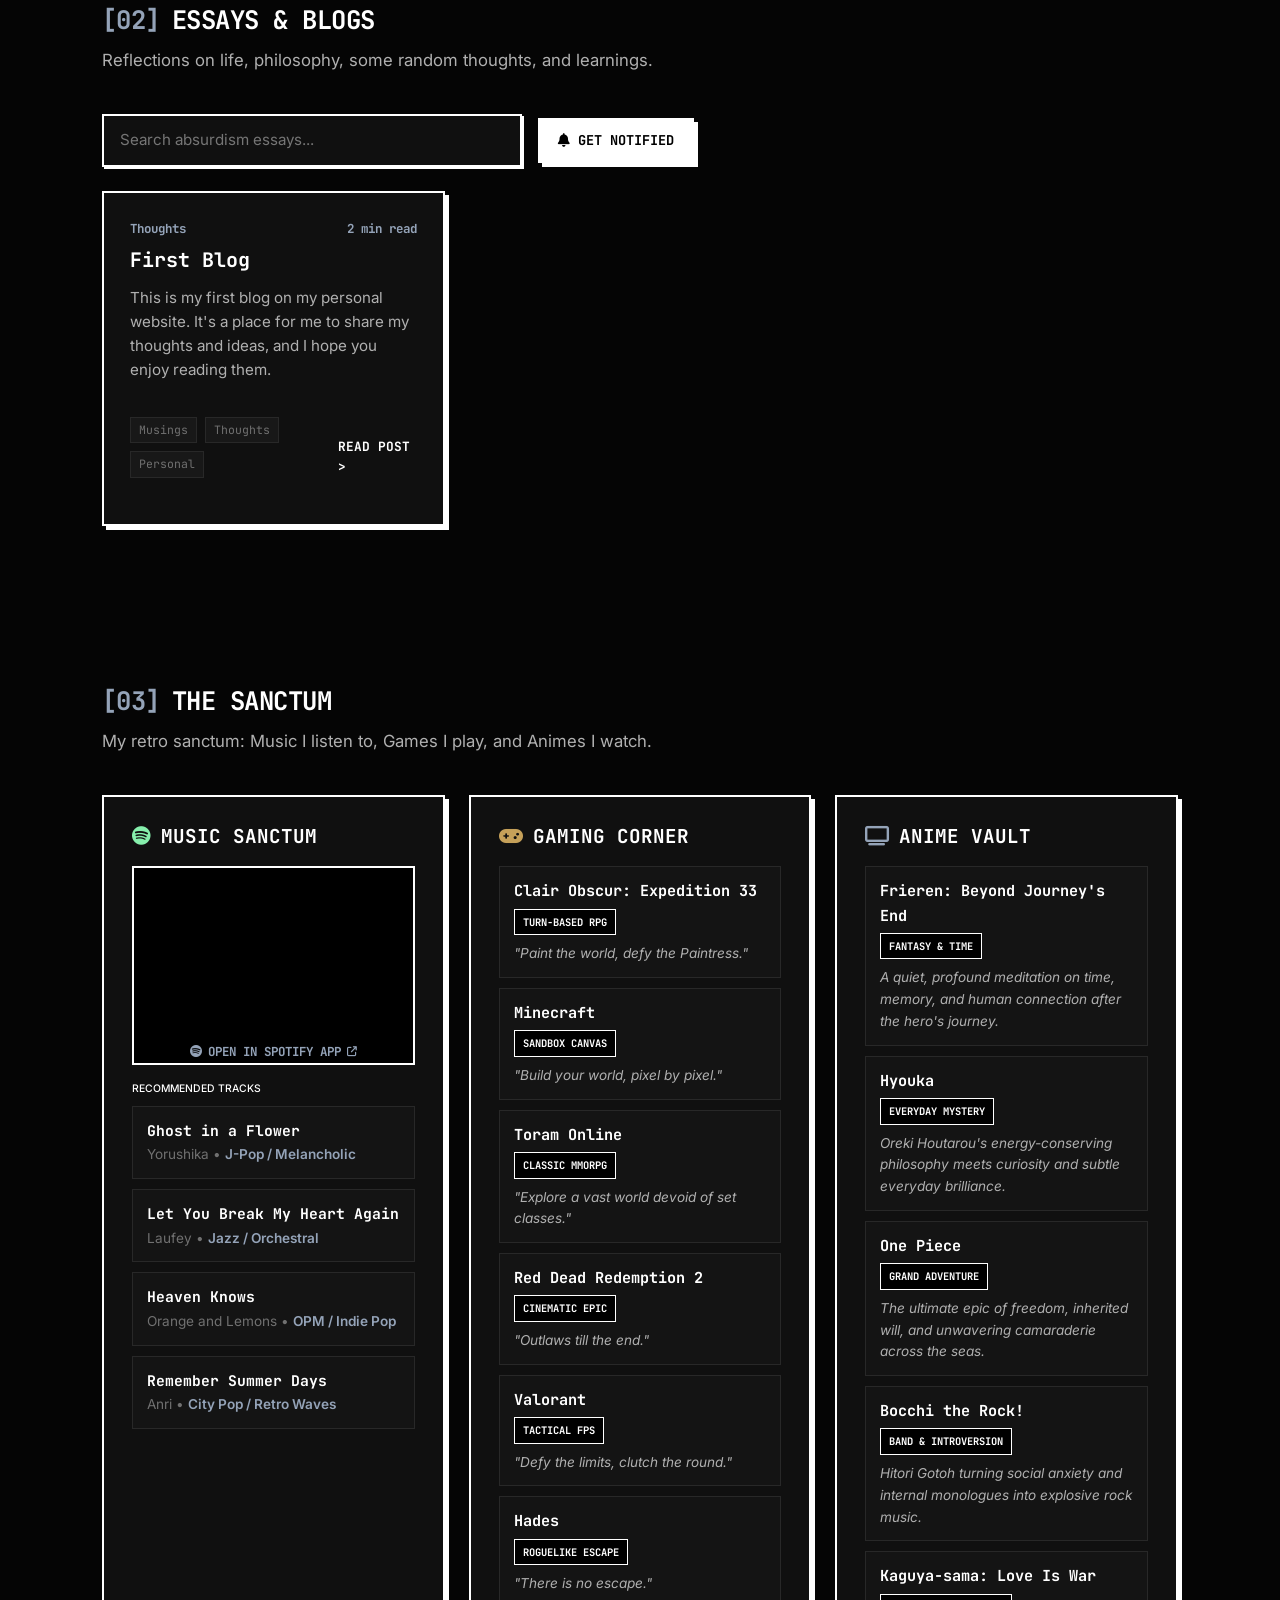
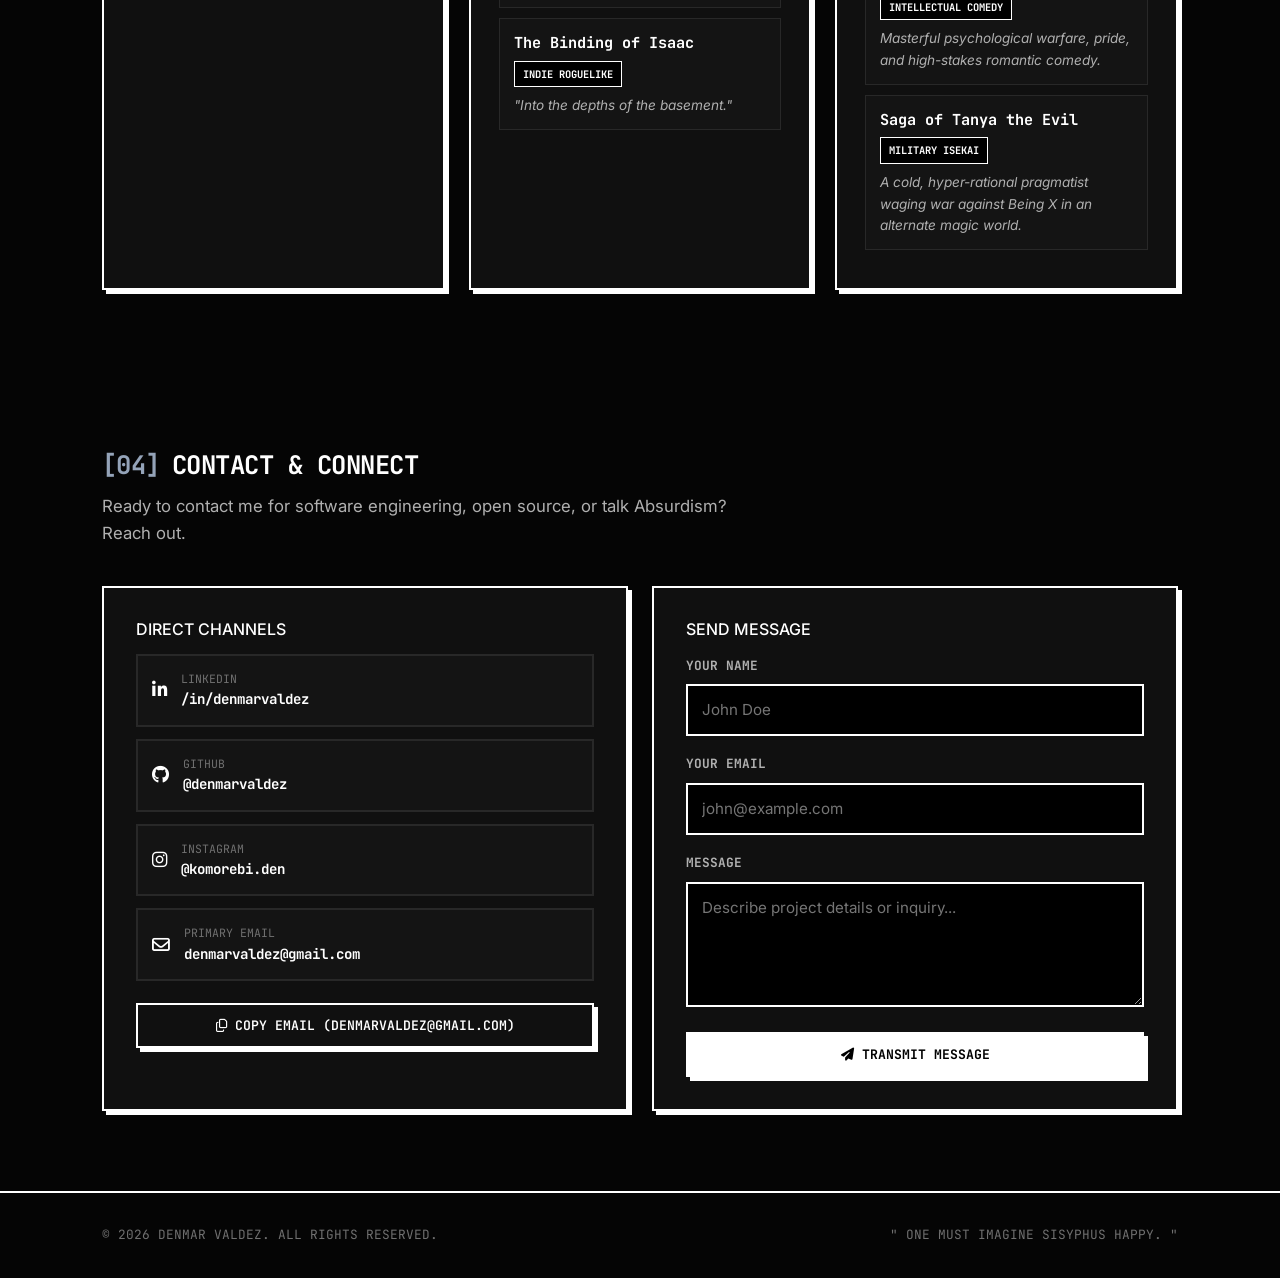
==== commit bd15e2ca: "fix: UI and texts fixed" ====
--- a/index.html
+++ b/index.html
@@ -47,22 +47,19 @@
         <a href="#projects" class="nav-link">WORKS</a>
         <a href="#blogs" class="nav-link">BLOGS</a>
         <a href="#sanctum" class="nav-link">SANCTUM</a>
-        <a href="#contact" class="nav-link">CONTRACT</a>
+        <a href="#contact" class="nav-link">CONTACT</a>
         <a href="#contact" class="btn-pixel-primary d-lg-none mt-2" style="font-size: 0.85rem;">
-          <i class="fa-solid fa-terminal"></i> CONTRACT
+          <i class="fa-solid fa-terminal"></i> CONTACT
         </a>
       </nav>
 
       <div class="header-actions">
-        <button class="btn-pixel-outline header-notify-btn me-2" id="header-notify-btn" title="Notify Me of New Blogs">
-          <i class="fa-solid fa-bell"></i> <span class="d-none d-sm-inline">NOTIFY</span>
-        </button>
         <a href="https://drive.google.com/file/d/1zkQVpFr8ml7LrfEZCIOmK-PqjIBGD9Fh/view?usp=sharing" target="_blank"
           rel="noopener noreferrer" class="btn-pixel-outline header-resume-btn">
           <i class="fa-solid fa-file-pdf"></i> RESUME
         </a>
         <a href="#contact" class="btn-pixel-primary d-none d-lg-inline-flex">
-          <i class="fa-solid fa-terminal"></i> CONTRACT
+          <i class="fa-solid fa-terminal"></i> CONTACT
         </a>
         <button class="mobile-toggle" id="mobile-toggle" aria-label="Toggle Menu">
           <i class="fa-solid fa-bars"></i>
@@ -135,7 +132,7 @@
         <span class="accent-symbol">[01]</span> PROJECTS & WORKS
       </h2>
       <p class="section-subtitle">
-        Sisyphean software builds, stream processing engines, and pixel experiments.
+        Things that I worked on.
       </p>
 
       <!-- Category Filter Tabs -->
@@ -159,7 +156,7 @@
         <span class="accent-symbol">[02]</span> ESSAYS & BLOGS
       </h2>
       <p class="section-subtitle">
-        Reflections on Albert Camus, Sisyphean engineering, and creating meaning in code.
+        Reflections on life, philosophy, some random thoughts, and learnings.
       </p>
 
       <div class="d-flex flex-column flex-sm-row gap-3 mb-4 align-items-stretch align-items-sm-center">
@@ -234,14 +231,14 @@
     </div>
   </section>
 
-  <!-- Contact & Contract Hub Section -->
+  <!-- Contact Hub Section -->
   <section class="section-padding" id="contact">
     <div class="container">
       <h2 class="section-title">
-        <span class="accent-symbol">[04]</span> CONTRACT & CONNECT
+        <span class="accent-symbol">[04]</span> CONTACT & CONNECT
       </h2>
       <p class="section-subtitle">
-        Ready to contract me for software engineering, open source, or talk Absurdism? Reach out.
+        Ready to contact me for software engineering, open source, or talk Absurdism? Reach out.
       </p>
 
       <div class="row g-4">
@@ -275,7 +272,7 @@
               <div class="form-group">
                 <label class="form-label-pixel" for="form-message">MESSAGE</label>
                 <textarea id="form-message" class="form-textarea-pixel" rows="4"
-                  placeholder="Describe contract details or inquiry..." required></textarea>
+                  placeholder="Describe project details or inquiry..." required></textarea>
               </div>
               <button type="submit" class="btn-pixel-primary" style="width: 100%; justify-content: center;">
                 <i class="fa-solid fa-paper-plane"></i> TRANSMIT MESSAGE
@@ -335,7 +332,8 @@
           </p>
           <form id="notify-email-form" class="mt-3">
             <div class="form-group mb-2">
-              <input type="email" id="notify-email-input" class="form-input-pixel" placeholder="Enter your email address..." required>
+              <input type="email" id="notify-email-input" class="form-input-pixel"
+                placeholder="Enter your email address..." required>
             </div>
             <button type="submit" class="btn-pixel-primary w-100 justify-content-center" id="notify-email-submit-btn">
               <i class="fa-solid fa-paper-plane"></i> SUBSCRIBE VIA EMAIL
@@ -376,7 +374,8 @@
             <button type="button" class="btn-pixel-outline flex-grow-1 justify-content-center" id="copy-rss-btn">
               <i class="fa-regular fa-copy"></i> COPY RSS FEED URL
             </button>
-            <a href="rss.xml" target="_blank" rel="noopener noreferrer" class="btn-pixel-primary justify-content-center">
+            <a href="rss.xml" target="_blank" rel="noopener noreferrer"
+              class="btn-pixel-primary justify-content-center">
               <i class="fa-solid fa-arrow-up-right-from-square"></i> VIEW RSS
             </a>
           </div>
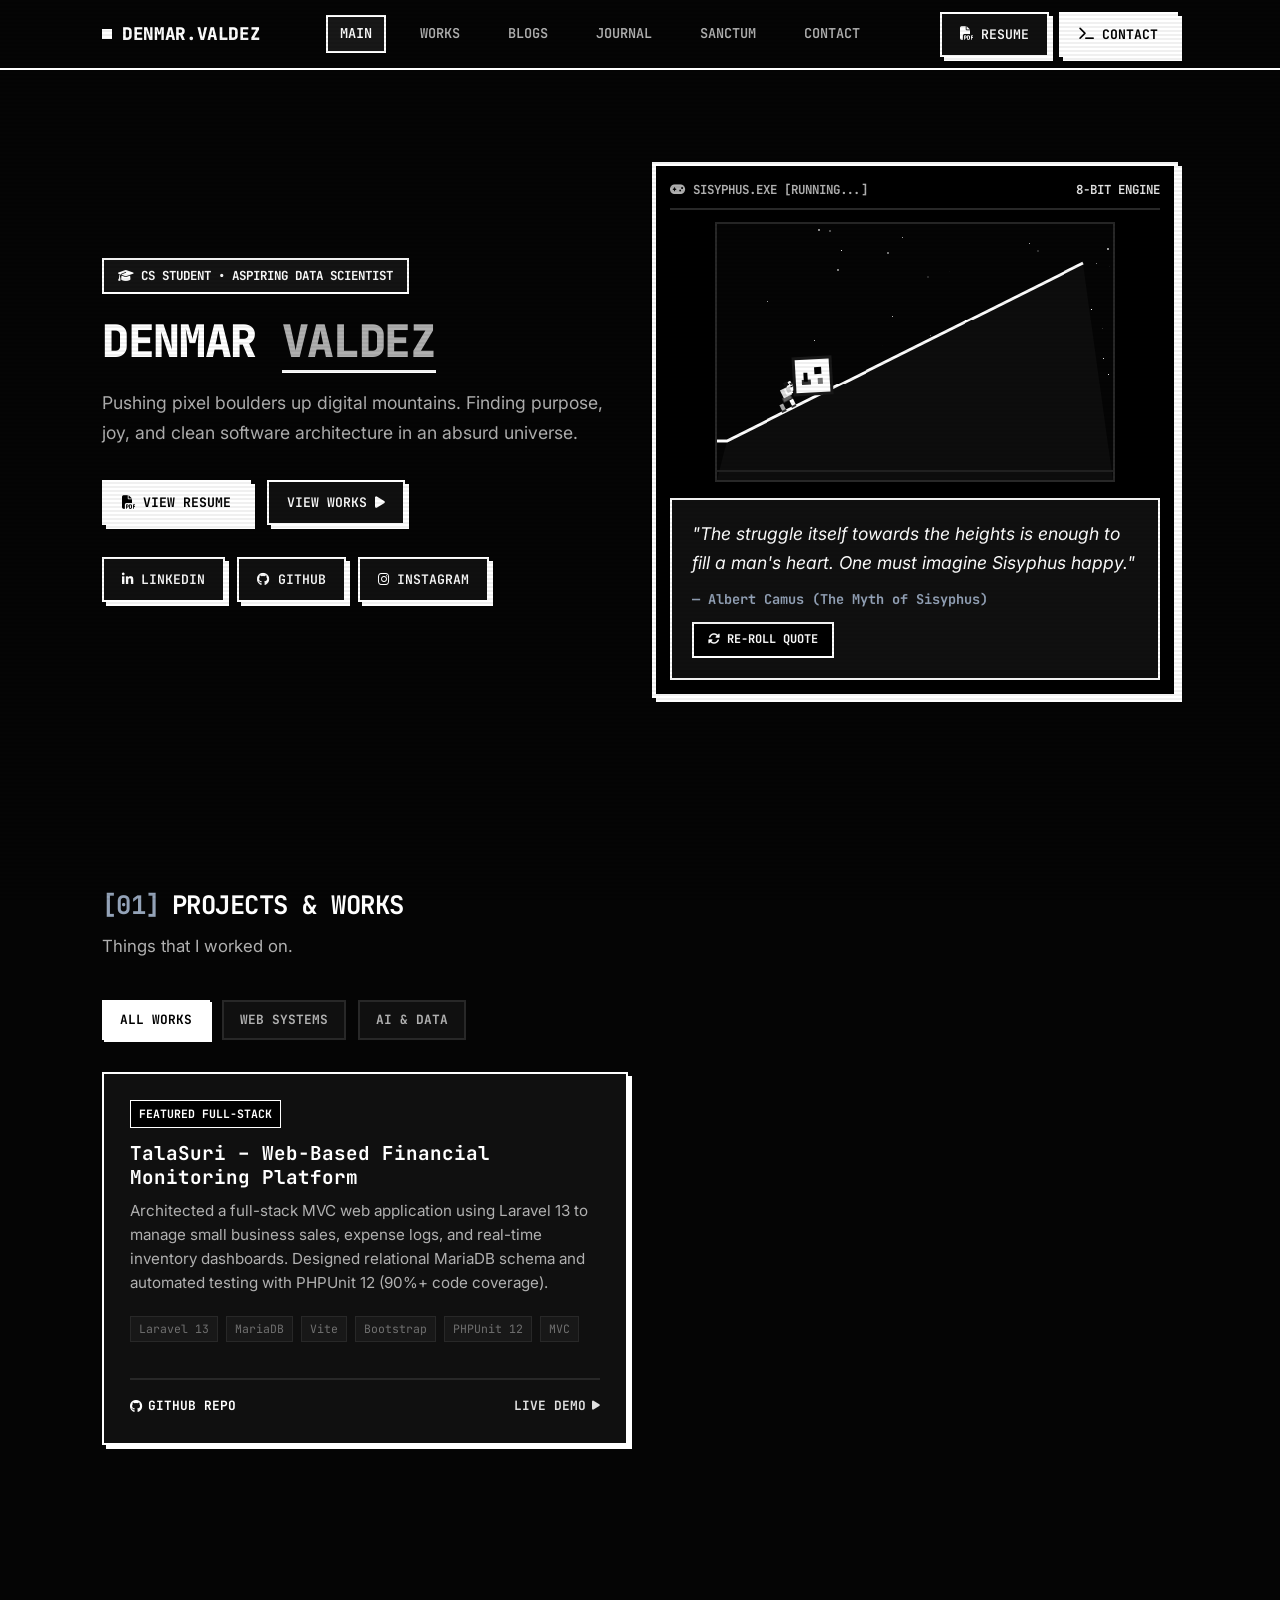
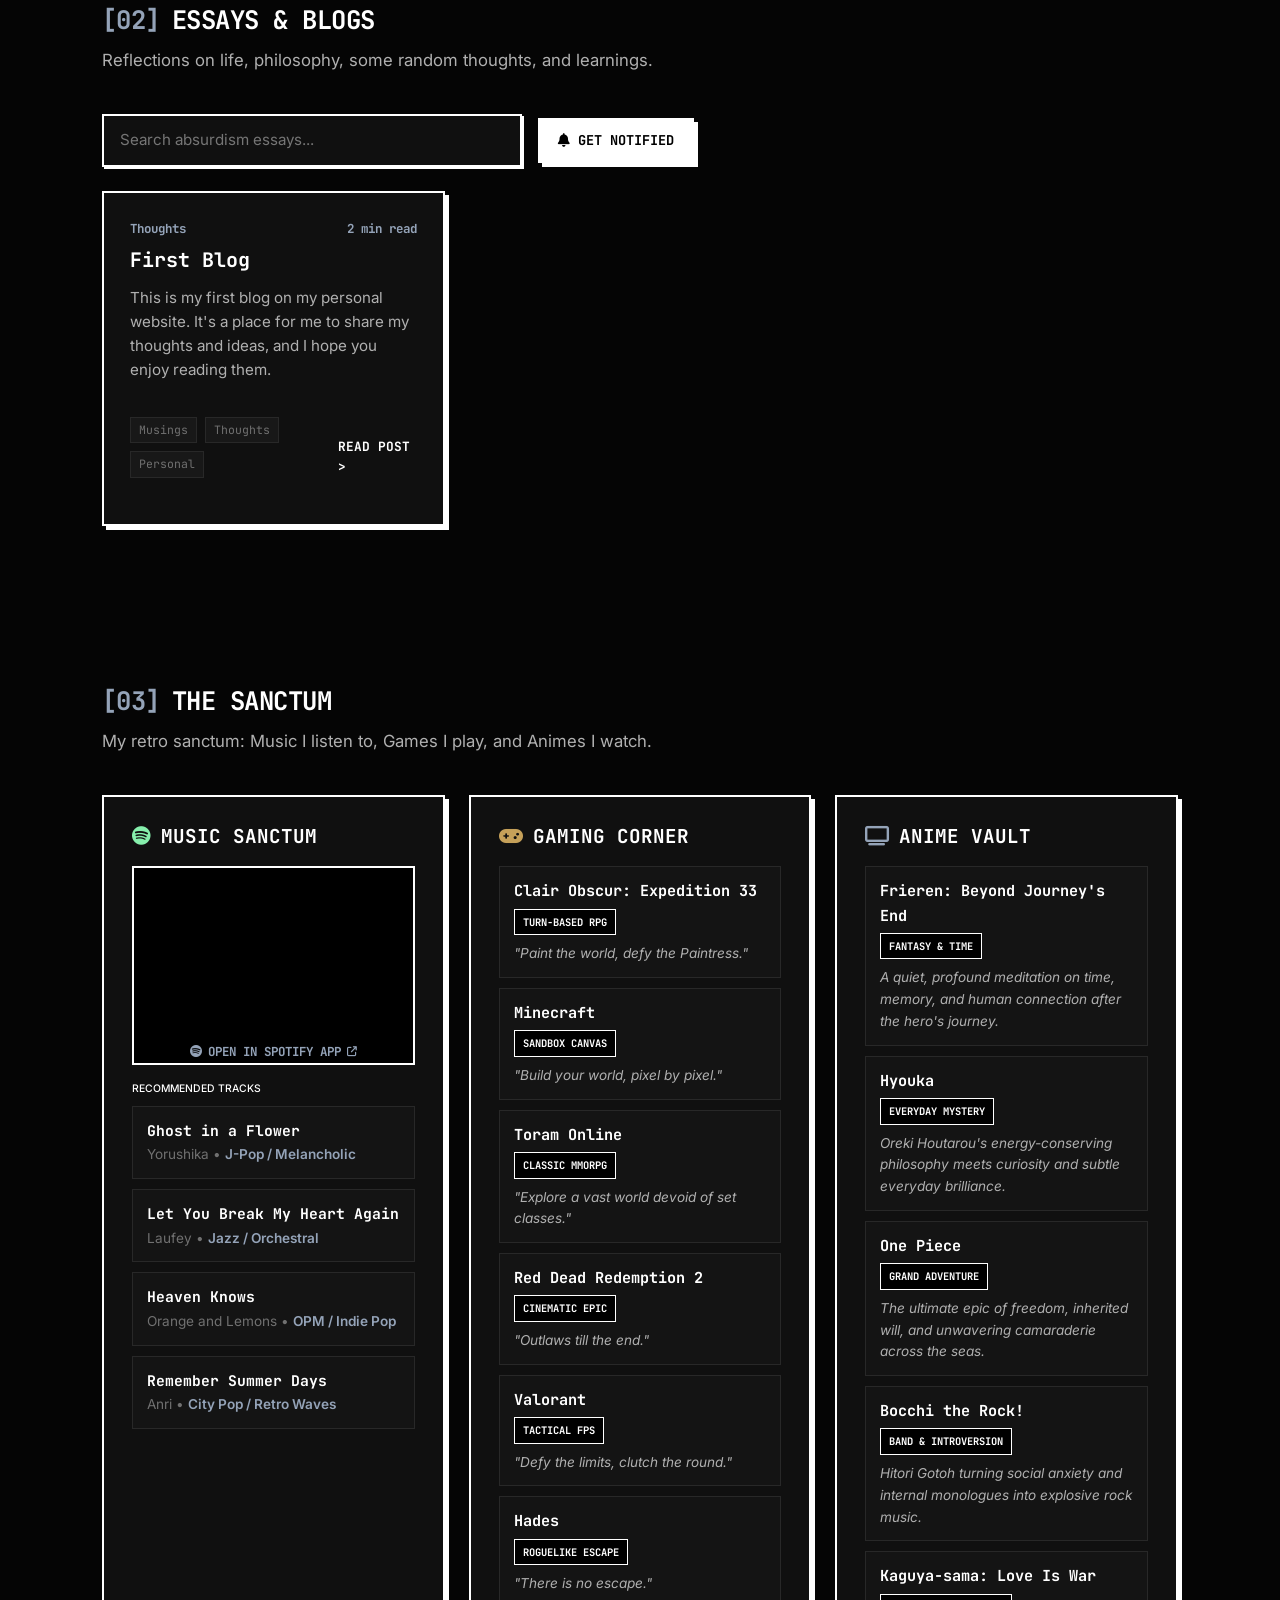
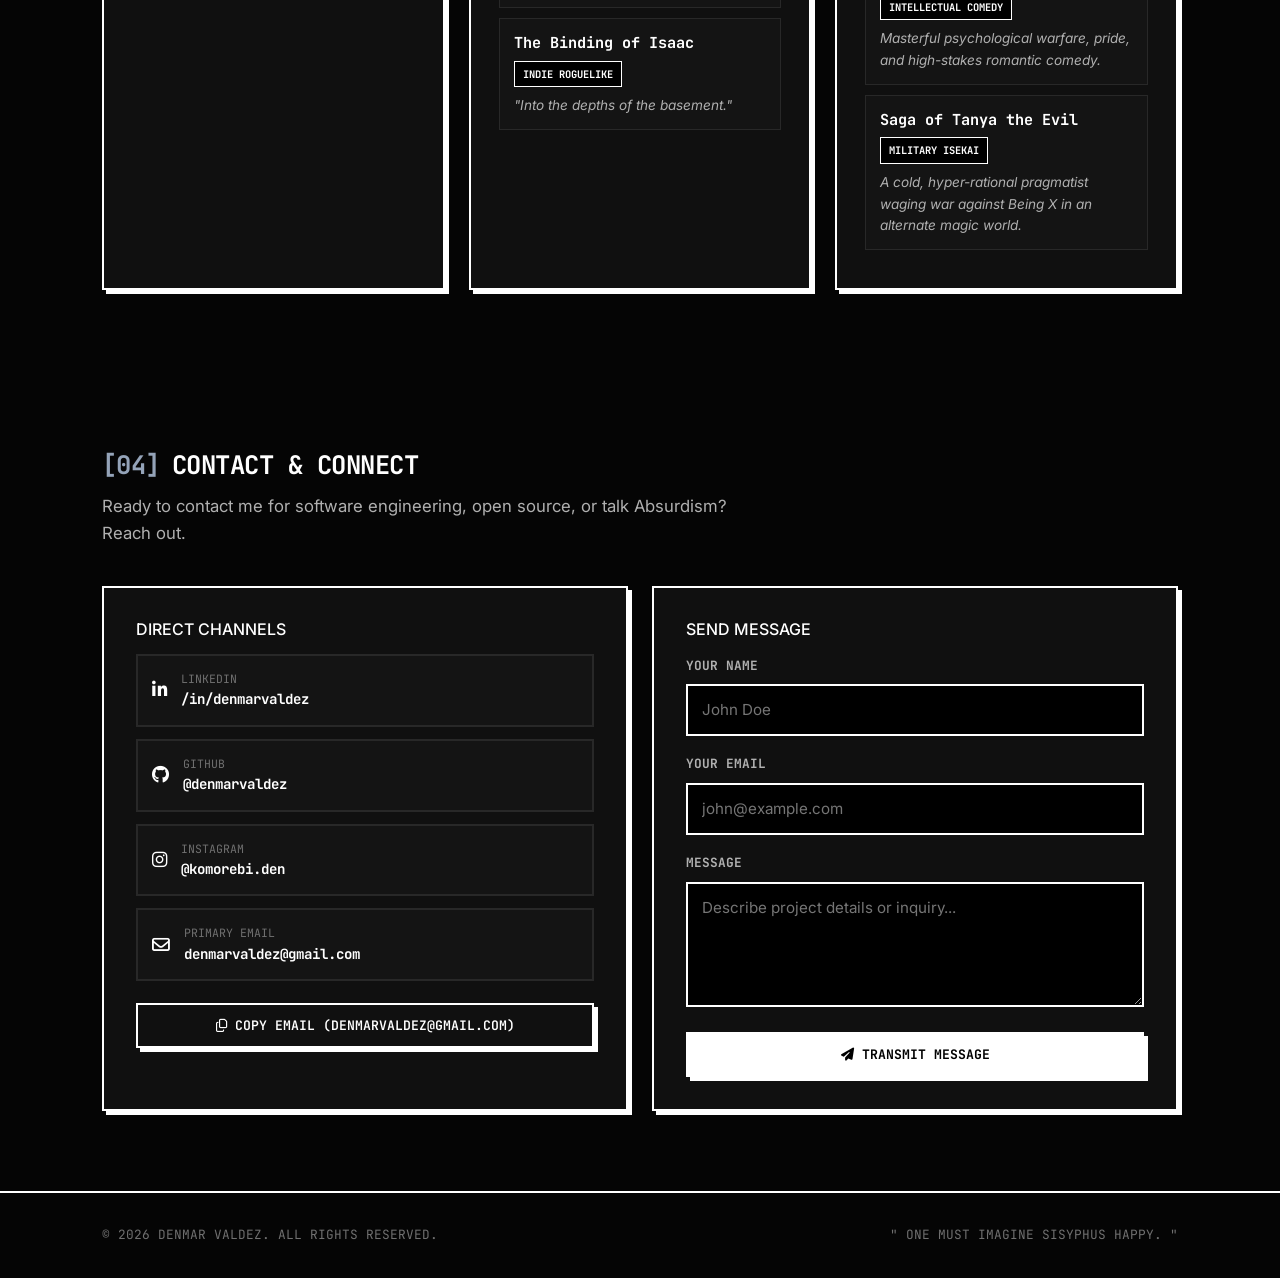
==== commit 02d3a088: "feat: New journal section" ====
--- a/index.html
+++ b/index.html
@@ -46,6 +46,7 @@
         <a href="#hero" class="nav-link active">MAIN</a>
         <a href="#projects" class="nav-link">WORKS</a>
         <a href="#blogs" class="nav-link">BLOGS</a>
+        <a href="journal.html" class="nav-link">JOURNAL</a>
         <a href="#sanctum" class="nav-link">SANCTUM</a>
         <a href="#contact" class="nav-link">CONTACT</a>
         <a href="#contact" class="btn-pixel-primary d-lg-none mt-2" style="font-size: 0.85rem;">
--- a/styles.css
+++ b/styles.css
@@ -1115,3 +1115,214 @@
   font-size: 0.85rem;
 }
 
+/* ==========================================================================
+   14. Learning Journal Specific Styles
+   ========================================================================== */
+
+/* Journal Hero Stats Bar */
+.journal-stats-bar {
+  display: grid;
+  grid-template-columns: repeat(auto-fit, minmax(180px, 1fr));
+  gap: 16px;
+  margin: 24px 0 36px 0;
+}
+
+.journal-stat-card {
+  background: var(--bg-card);
+  border: 2px solid var(--border-pixel-muted);
+  padding: 16px 20px;
+  box-shadow: 2px 2px 0px #000000;
+  transition: border-color 0.2s ease, transform 0.2s ease;
+}
+
+.journal-stat-card:hover {
+  border-color: var(--border-pixel);
+  transform: translateY(-2px);
+}
+
+.journal-stat-value {
+  font-family: var(--font-heading);
+  font-size: 1.8rem;
+  font-weight: 800;
+  color: var(--text-primary);
+  line-height: 1.2;
+}
+
+.journal-stat-label {
+  font-family: var(--font-mono);
+  font-size: 0.75rem;
+  color: var(--text-muted);
+  text-transform: uppercase;
+  letter-spacing: 0.5px;
+  margin-top: 4px;
+}
+
+/* Journal Filter Controls */
+.journal-controls-wrapper {
+  background: var(--bg-secondary);
+  border: 2px solid var(--border-pixel-muted);
+  padding: 20px;
+  margin-bottom: 32px;
+}
+
+.journal-search-input {
+  background: var(--bg-card);
+  border: 2px solid var(--border-pixel-muted);
+  color: var(--text-primary);
+  font-family: var(--font-mono);
+  font-size: 0.9rem;
+  padding: 12px 16px;
+  width: 100%;
+  transition: border-color 0.2s ease;
+}
+
+.journal-search-input:focus {
+  outline: none;
+  border-color: var(--border-pixel);
+  box-shadow: var(--pixel-shadow-sm);
+}
+
+.journal-category-tabs {
+  display: flex;
+  gap: 10px;
+  flex-wrap: wrap;
+  margin-top: 16px;
+}
+
+.journal-filter-btn {
+  background: var(--bg-card);
+  border: 2px solid var(--border-pixel-muted);
+  color: var(--text-secondary);
+  font-family: var(--font-mono);
+  font-size: 0.78rem;
+  font-weight: 600;
+  padding: 8px 16px;
+  cursor: pointer;
+  transition: all 0.15s ease;
+  text-transform: uppercase;
+}
+
+.journal-filter-btn:hover {
+  border-color: var(--border-pixel);
+  color: var(--text-primary);
+}
+
+.journal-filter-btn.active {
+  background: var(--text-primary);
+  color: #000000;
+  border-color: var(--text-primary);
+  font-weight: 700;
+  box-shadow: 2px 2px 0px #000000;
+}
+
+/* Status Badges */
+.journal-status-badge {
+  font-family: var(--font-mono);
+  font-size: 0.68rem;
+  font-weight: 700;
+  padding: 3px 8px;
+  border-radius: 0px;
+  text-transform: uppercase;
+  letter-spacing: 0.5px;
+  display: inline-flex;
+  align-items: center;
+  gap: 4px;
+}
+
+.journal-status-badge.status-in-progress {
+  background: rgba(197, 160, 89, 0.15);
+  color: var(--accent-amber);
+  border: 1px solid var(--accent-amber);
+}
+
+.journal-status-badge.status-core-concept {
+  background: rgba(148, 163, 184, 0.15);
+  color: var(--accent-cyan);
+  border: 1px solid var(--accent-cyan);
+}
+
+.journal-status-badge.status-mastered {
+  background: rgba(134, 239, 172, 0.15);
+  color: var(--accent-green);
+  border: 1px solid var(--accent-green);
+}
+
+/* KaTeX Dark Theme Formatting Adjustments */
+.katex-display {
+  background: var(--bg-secondary);
+  border-left: 3px solid var(--text-primary);
+  padding: 16px;
+  overflow-x: auto;
+  margin: 20px 0 !important;
+}
+
+.katex {
+  font-size: 1.1em;
+  color: #ffffff;
+}
+
+/* Journal Markdown Content Styling in Modal */
+.journal-modal-body h1,
+.journal-modal-body h2,
+.journal-modal-body h3 {
+  font-family: var(--font-heading);
+  color: var(--text-primary);
+  margin-top: 24px;
+  margin-bottom: 12px;
+}
+
+.journal-modal-body h2 {
+  font-size: 1.3rem;
+  border-bottom: 1px dashed var(--border-pixel-muted);
+  padding-bottom: 8px;
+}
+
+.journal-modal-body p {
+  color: var(--text-secondary);
+  margin-bottom: 16px;
+  line-height: 1.7;
+}
+
+.journal-modal-body ul, 
+.journal-modal-body ol {
+  color: var(--text-secondary);
+  padding-left: 24px;
+  margin-bottom: 16px;
+}
+
+.journal-modal-body li {
+  margin-bottom: 6px;
+}
+
+.journal-modal-body hr {
+  border: 0;
+  border-top: 2px dashed var(--border-pixel-muted);
+  margin: 24px 0;
+}
+
+.journal-modal-body blockquote {
+  border-left: 3px solid var(--border-pixel);
+  background: var(--bg-card);
+  padding: 12px 16px;
+  margin: 16px 0;
+  font-style: italic;
+}
+
+/* Standalone Article Reader Page Wrapper */
+.journal-article-wrapper {
+  background: var(--bg-card);
+  border: 2px solid var(--border-pixel-muted);
+  box-shadow: 4px 4px 0px #000000;
+  padding: 36px;
+  max-width: 900px;
+  margin: 0 auto;
+}
+
+@media (max-width: 768px) {
+  .journal-article-wrapper {
+    padding: 20px;
+  }
+}
+
+
+
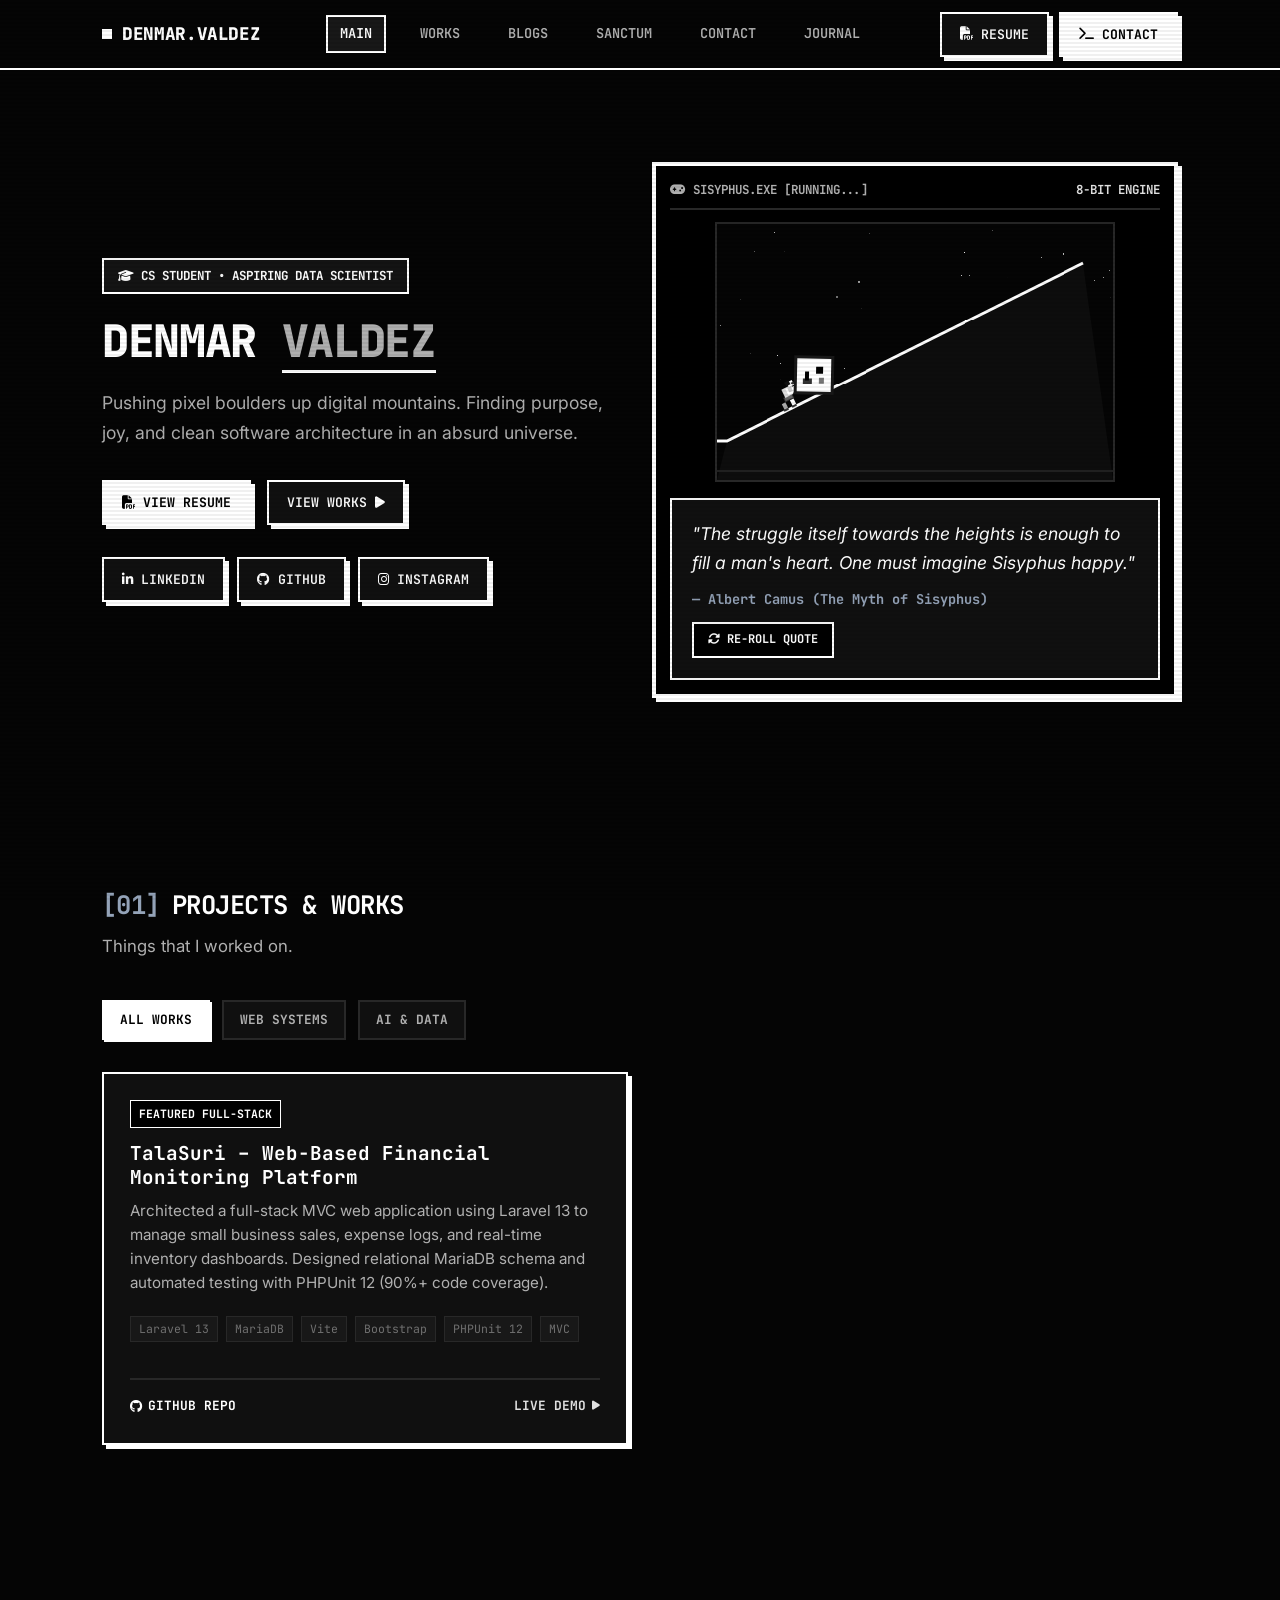
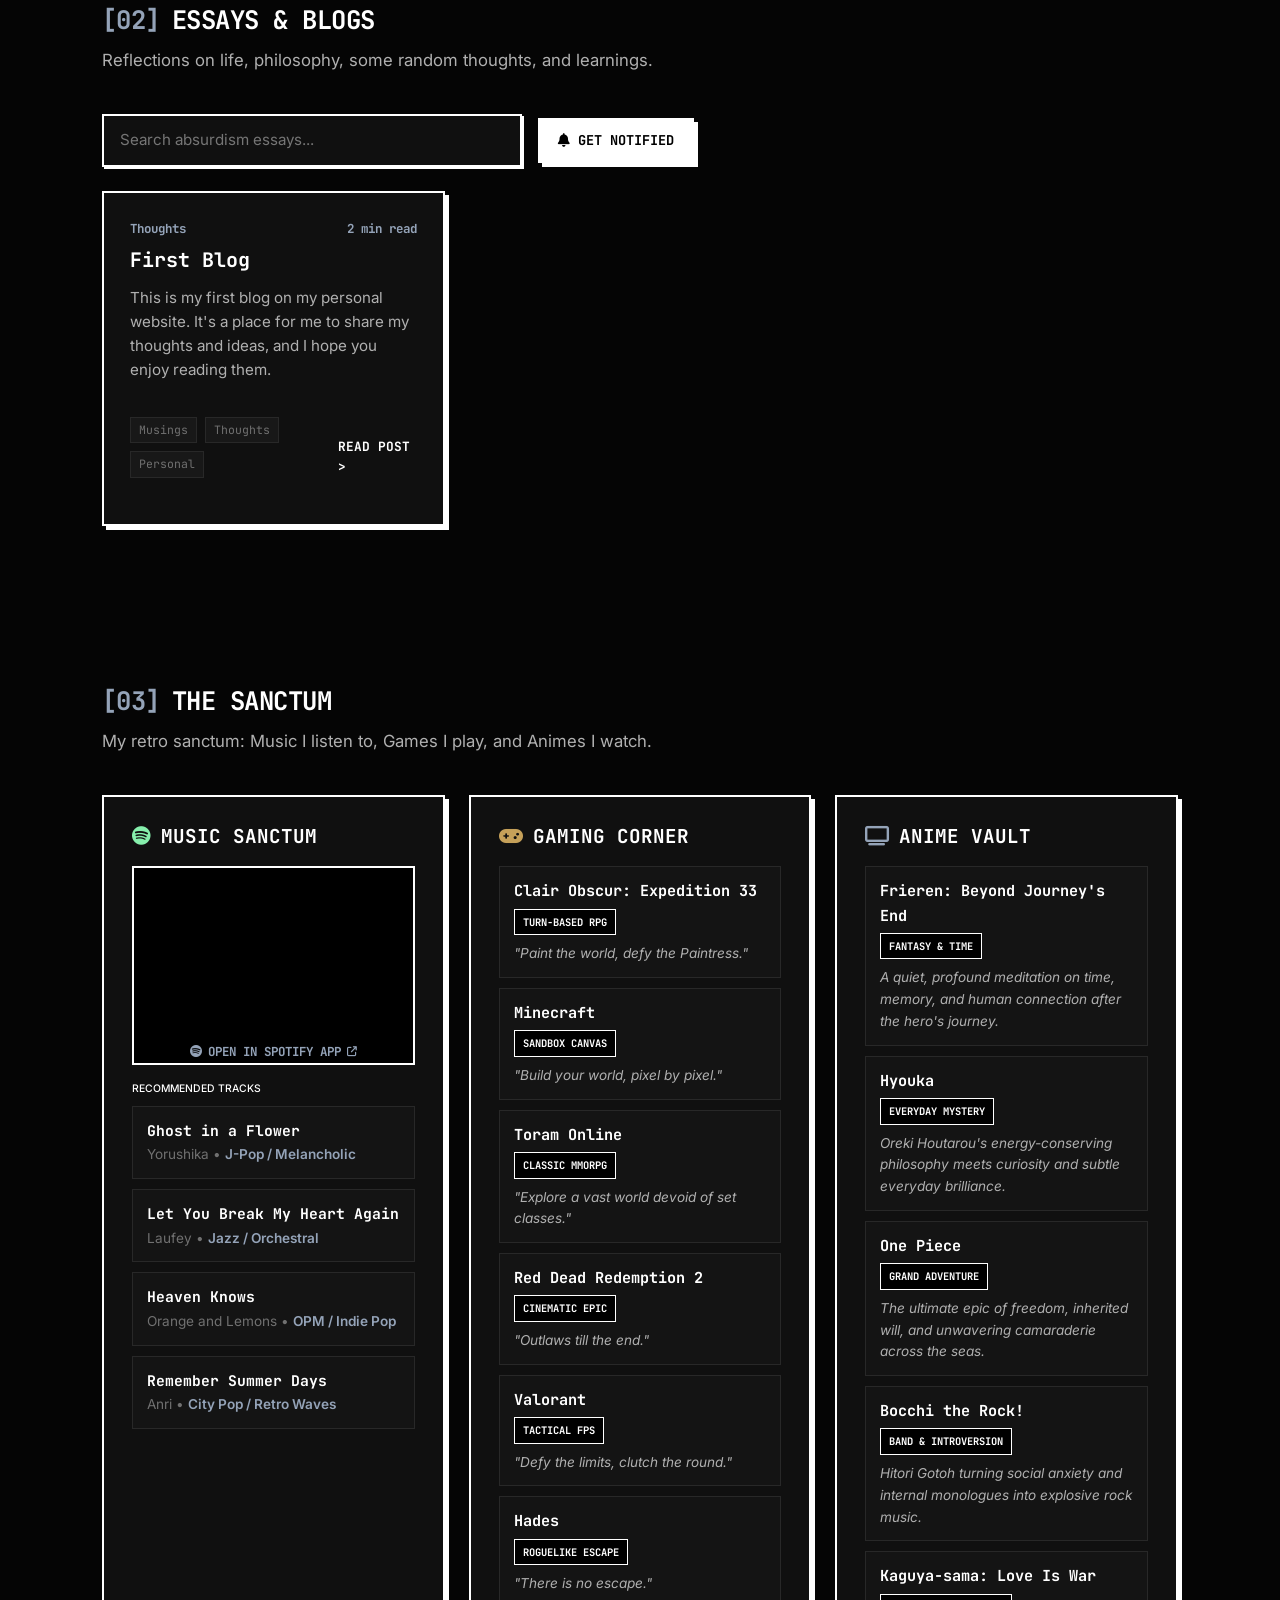
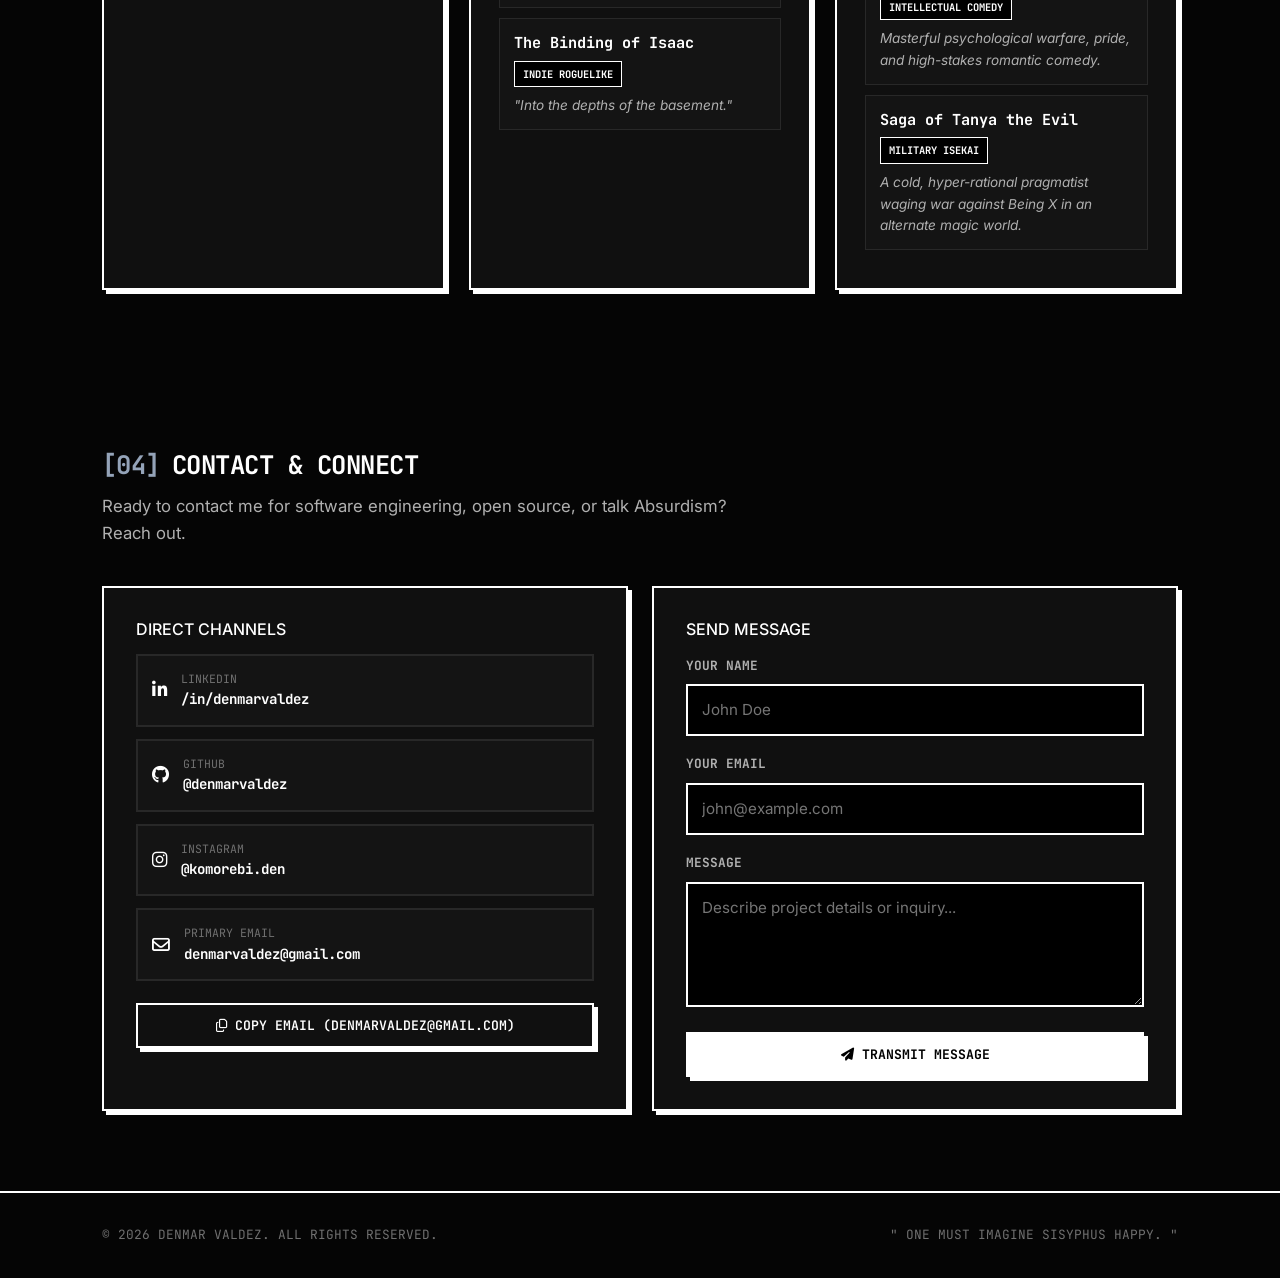
==== commit 4a7c7970: "fix: Frontend look" ====
--- a/index.html
+++ b/index.html
@@ -46,9 +46,9 @@
         <a href="#hero" class="nav-link active">MAIN</a>
         <a href="#projects" class="nav-link">WORKS</a>
         <a href="#blogs" class="nav-link">BLOGS</a>
-        <a href="journal.html" class="nav-link">JOURNAL</a>
         <a href="#sanctum" class="nav-link">SANCTUM</a>
         <a href="#contact" class="nav-link">CONTACT</a>
+        <a href="journal.html" class="nav-link">JOURNAL</a>
         <a href="#contact" class="btn-pixel-primary d-lg-none mt-2" style="font-size: 0.85rem;">
           <i class="fa-solid fa-terminal"></i> CONTACT
         </a>
--- a/styles.css
+++ b/styles.css
@@ -1119,6 +1119,12 @@
    14. Learning Journal Specific Styles
    ========================================================================== */
 
+/* Journal Hero & Page Top Content Offset */
+.page-content-offset {
+  padding-top: calc(var(--header-height) + 40px) !important;
+  padding-bottom: 60px;
+}
+
 /* Journal Hero Stats Bar */
 .journal-stats-bar {
   display: grid;
